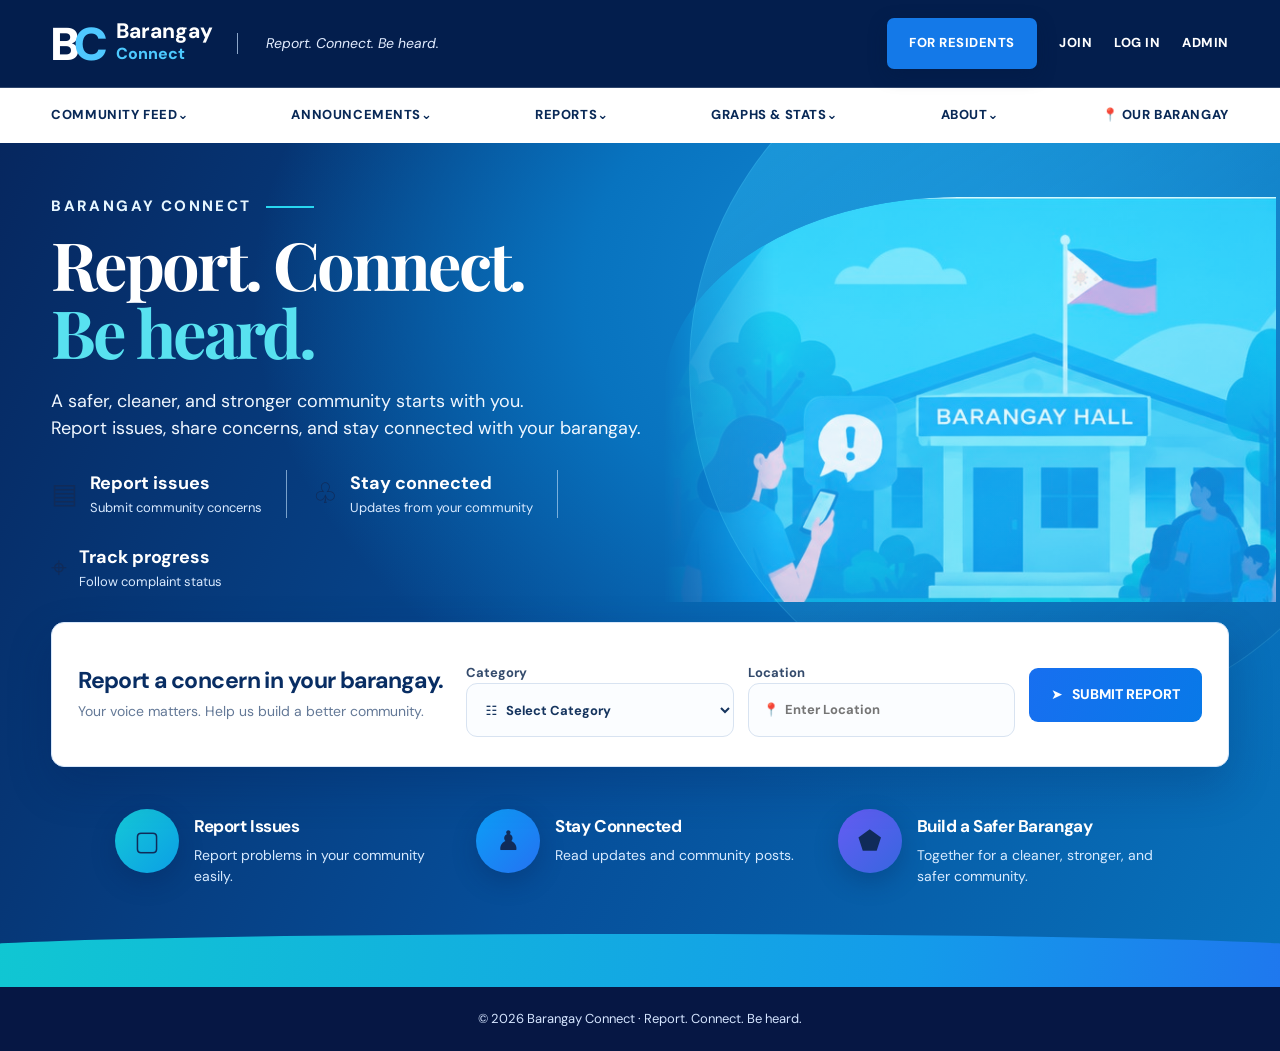
==== frontend/about.html @ f0bce0a6 "Redesign all Barangay Connect pages" ====
<!DOCTYPE html>
<html lang="en">

<head>
    <meta charset="UTF-8">
    <meta name="viewport" content="width=device-width, initial-scale=1.0">

    <title>About Us • Barangay Connect</title>

    <link rel="icon" href="favicon.ico" type="image/x-icon">
    <link rel="stylesheet" href="style.css">
    <link rel="stylesheet" href="bc-redesign.css">
    <link rel="preconnect" href="https://fonts.googleapis.com">
    <link rel="preconnect" href="https://fonts.gstatic.com" crossorigin>
    <link href="https://fonts.googleapis.com/css2?family=DM+Sans:wght@400;500;600;700;800&display=swap" rel="stylesheet">
    <link rel="stylesheet" href="bc-reference-theme.css">
</head>

<body class="app-body">

    <!-- TOP BAR -->
    <header class="topbar">

        <button type="button"
                class="mobile-menu-toggle"
                id="mobileMenuToggle"
                aria-label="Open navigation menu"
                aria-expanded="false"
                aria-controls="mobileSidebar">
            ☰
        </button>

        <a class="top-brand" href="dashboard.html">
            <span>BC</span>
            Barangay Connect
        </a>

        <div class="top-user">

            <div class="clickable-profile">

                <span class="avatar tiny" id="topAvatar">
                    U
                </span>

                <span id="topName">
                    User
                </span>

            </div>

            <button class="icon-btn" id="logoutBtn">
                Logout
            </button>

        </div>

    </header>


    <div class="layout">

        <!-- SIDEBAR -->
        <aside class="sidebar" id="mobileSidebar">

            <div class="profile-mini">

                <span class="avatar large" id="profileAvatar">
                    U
                </span>

                <strong id="profileName">
                    User
                </strong>

                <small id="profileEmail">
                    email
                </small>

            </div>


            <nav>

                <a class="nav-item"
                   href="dashboard.html">
                    ⌂
                    <span>Community Feed</span>
                </a>


                <a class="nav-item"
                   href="announcements.html">
                    📢
                    <span>Announcements</span>
                </a>


                <a href="officials.html"
                   class="nav-link">
                    🏛️
                    <span>Officials</span>
                </a>


                <a class="nav-item active"
                   href="about.html">
                    ℹ️
                    <span>About Us</span>
                </a>


                <a class="nav-item"
                   href="contact.html">
                    📞
                    <span>Contact</span>
                </a>

            </nav>

        </aside>


        <!-- MAIN CONTENT -->
        <main class="feed">

            <section class="welcome">

                <div>

                    <p class="eyebrow">
                        ABOUT BARANGAY CONNECT
                    </p>

                    <h1>
                        About Us
                    </h1>

                    <p class="muted">
                        Learn more about Barangay Connect and
                        our community.
                    </p>

                </div>

            </section>


            <section class="content-card">

                <h2>
                    Barangay Connect
                </h2>

                <p>
                    Barangay Connect is a community platform
                    designed to connect residents with their
                    barangay.
                </p>


                <h2>
                    Our Purpose
                </h2>

                <p>
                    Our platform provides residents with a
                    convenient way to stay informed about
                    barangay announcements, share community
                    concerns, and communicate with others.
                </p>


                <h2>
                    Our Community
                </h2>

                <p>
                    We aim to encourage better communication
                    between residents and barangay officials
                    and help build a more informed and connected
                    community.
                </p>

            </section>

        </main>

    </div>


    <!-- TOAST -->
    <div class="toast" id="toast"></div>


    <script src="config.js"></script>
    <script src="dashboard.js"></script>

    <script>
        document.addEventListener("DOMContentLoaded", () => {
            const toggle = document.getElementById("mobileMenuToggle");
            const sidebar = document.getElementById("mobileSidebar");
            const closeButton = document.getElementById("mobileMenuClose");

            if (!toggle || !sidebar) return;

            function closeMenu() {
                document.body.classList.remove("mobile-menu-open");
                toggle.setAttribute("aria-expanded", "false");
                toggle.setAttribute("aria-label", "Open navigation menu");
            }

            function openMenu() {
                document.body.classList.add("mobile-menu-open");
                toggle.setAttribute("aria-expanded", "true");
                toggle.setAttribute("aria-label", "Close navigation menu");
            }

            toggle.addEventListener("click", () => {
                const isOpen = document.body.classList.contains("mobile-menu-open");
                isOpen ? closeMenu() : openMenu();
            });

            // Make the X button close the sidebar
            if (closeButton) {
                closeButton.addEventListener("click", (event) => {
                    event.preventDefault();
                    closeMenu();
                });
            }

            // Close when a navigation link is selected
            sidebar.querySelectorAll("a").forEach(link => {
                link.addEventListener("click", closeMenu);
            });

            // Close when Escape is pressed
            document.addEventListener("keydown", event => {
                if (event.key === "Escape") closeMenu();
            });
        });
    </script>

</body>

</html>
---- frontend/style.css ----
/* =========================================================
   BARANGAY CONNECT
   PROFESSIONAL CIVIC DESIGN
   Navy � Teal � Emerald
   ========================================================= */

:root {
    --primary: #111111;
    --primary-dark: #000000;
    --primary-light: #f3f3f3;
    --primary-soft: #f7f7f7;
    --navy: #0a0a0a;
    --navy-light: #1a1a1a;
    --navy-soft: #2b2b2b;
    --success: #166534;
    --warning: #92400e;
    --danger: #b91c1c;
    --bg: #f4f4f5;
    --card: #ffffff;
    --ink: #111111;
    --text: #333333;
    --muted: #737373;
    --line: #e4e4e7;
    --soft: #fafafa;
    --radius: 14px;
    --radius-small: 9px;
    --sidebar-width: 240px;
    --topbar-height: 68px;
    --shadow-sm: 0 2px 8px rgba(0, 0, 0, 0.06);
    --shadow-md: 0 8px 24px rgba(0, 0, 0, 0.08);
    --shadow-lg: 0 18px 45px rgba(0, 0, 0, 0.12);
}


/* =========================================================
   RESET
   ========================================================= */

* {
    box-sizing: border-box;
}

html {
    scroll-behavior: smooth;
}

body {
    margin: 0;
    min-height: 100vh;
    background: #181818;
    color: var(--ink);
    font-family: Inter, "Segoe UI", Roboto, Arial, sans-serif;
    font-size: 14px;
    line-height: 1.55;
}

button,
input,
textarea,
select {
    font: inherit;
}

button {
    cursor: pointer;
}

img {
    max-width: 100%;
    display: block;
}

a {
    color: inherit;
    text-decoration: none;
}

.hidden {
    display: none !important;
}

.muted {
    color: var(--muted);
}


/* =========================================================
   GENERAL
   ========================================================= */

.eyebrow {
    margin: 0 0 9px;
    color: var(--primary);
    font-size: 11px;
    font-weight: 800;
    letter-spacing: .14em;
    text-transform: uppercase;
}

.card {
    background: #242424;
    border: 1px solid #353535;
    border-radius: var(--radius);
    box-shadow: var(--shadow-sm);
}


/* =========================================================
   AUTH / LANDING
   ========================================================= */

.auth-page {
    min-height: 100vh;
    display: grid;
    place-items: center;
    padding: 30px;
    background: radial-gradient( circle at 10% 15%, rgba(20, 184, 166, .10), transparent 30% ), radial-gradient( circle at 90% 85%, rgba(15, 118, 110, .08), transparent 30% ), #f3f6f8;
}

.auth-shell {
    width: min(1080px, 100%);
    display: grid;
    grid-template-columns: 1.05fr .95fr;
    overflow: hidden;
    background: #fff;
    border: 1px solid var(--line);
    border-radius: 24px;
    box-shadow: 0 25px 70px rgba(15, 23, 42, .12);
}

.brand-panel {
    padding: 65px 60px;
    color: white;
    background: radial-gradient( circle at 90% 10%, rgba(45, 212, 191, .18), transparent 30% ), linear-gradient( 145deg, #0f172a, #123d43 55%, #0f766e );
}

.brand-mark,
.top-brand span {
    width: 42px;
    height: 42px;
    display: inline-grid;
    place-items: center;
    border-radius: 11px;
    background: rgba(255,255,255,.12);
    border: 1px solid rgba(255,255,255,.15);
    font-weight: 900;
}

.brand-panel .eyebrow {
    margin-top: 60px;
    color: #99f6e4;
}

.brand-panel h1 {
    margin: 0 0 22px;
    font-size: clamp(40px, 5vw, 62px);
    line-height: 1.02;
    letter-spacing: -.045em;
}

.brand-copy {
    max-width: 450px;
    color: #dbe7e8;
    font-size: 15px;
    line-height: 1.75;
}

.brand-points {
    display: grid;
    gap: 12px;
    margin-top: 32px;
    color: white;
    font-weight: 600;
}

    .brand-points div {
        display: flex;
        align-items: center;
        gap: 9px;
    }

.auth-card {
    padding: 55px;
    display: flex;
    flex-direction: column;
    justify-content: center;
}

    .auth-card h2 {
        margin: 15px 0 6px;
        font-size: 30px;
        line-height: 1.2;
        letter-spacing: -.03em;
    }

.tabs {
    display: flex;
    margin-bottom: 25px;
    border-bottom: 1px solid var(--line);
}

.tab {
    padding: 12px 18px;
    border: 0;
    border-bottom: 2px solid transparent;
    background: transparent;
    color: var(--muted);
    font-weight: 800;
}

    .tab:hover {
        color: var(--primary);
    }

    .tab.active {
        color: var(--primary);
        border-bottom-color: var(--primary);
    }


/* =========================================================
   FORMS
   ========================================================= */

label {
    display: block;
    margin: 18px 0 7px;
    color: var(--text);
    font-size: 13px;
    font-weight: 700;
}

input,
textarea,
select {
    width: 100%;
    border: 1px solid var(--line);
    border-radius: 10px;
    outline: none;
    background: #fbfcfd;
    color: var(--ink);
    transition: border-color .2s ease, box-shadow .2s ease, background .2s ease;
}

input,
select {
    min-height: 42px;
    padding: 10px 13px;
}

textarea {
    min-height: 130px;
    padding: 13px 14px;
    resize: vertical;
}

    input:focus,
    textarea:focus,
    select:focus {
        border-color: #5eead4;
        background: white;
        box-shadow: 0 0 0 4px rgba(13, 148, 136, .09);
    }

.form-message {
    min-height: 18px;
    margin: 10px 0 0;
    font-size: 13px;
    font-weight: 600;
}

    .form-message.error {
        color: var(--danger);
    }

    .form-message.success {
        color: var(--success);
    }


/* =========================================================
   BUTTONS
   ========================================================= */

.primary-btn,
.secondary-btn,
.danger-btn,
.icon-btn {
    border-radius: 9px;
    font-weight: 700;
    transition: transform .15s ease, box-shadow .15s ease, background .15s ease, border-color .15s ease;
}

.primary-btn {
    min-height: 42px;
    padding: 10px 17px;
    border: 0;
    background: linear-gradient( 135deg, #0f766e, #0d9488 );
    color: white;
    box-shadow: 0 5px 14px rgba(15, 118, 110, .18);
}

    .primary-btn:hover {
        background: var(--primary-dark);
        transform: translateY(-1px);
        box-shadow: 0 8px 18px rgba(15, 118, 110, .22);
    }

    .primary-btn.small {
        min-height: 36px;
        padding: 8px 13px;
    }

.auth-card .primary-btn {
    width: 100%;
    margin-top: 24px;
}

.secondary-btn {
    min-height: 40px;
    padding: 9px 15px;
    border: 1px solid var(--line);
    background: white;
    color: var(--text);
}

    .secondary-btn:hover {
        background: var(--primary-soft);
        border-color: #99f6e4;
        color: var(--primary);
    }

.danger-btn {
    min-height: 40px;
    padding: 9px 15px;
    border: 1px solid #fecaca;
    background: var(--danger-light);
    color: var(--danger);
}

    .danger-btn:hover {
        background: #fee2e2;
    }

.icon-btn {
    padding: 8px 11px;
    border: 1px solid transparent;
    background: #f1f5f9;
    color: var(--text);
}

    .icon-btn:hover {
        background: #e2e8f0;
    }

.admin-link {
    margin-top: 24px;
    text-align: center;
    color: var(--primary);
    font-size: 13px;
    font-weight: 700;
}

    .admin-link:hover {
        text-decoration: underline;
    }

.admin-badge {
    display: inline-flex;
    align-items: center;
    align-self: flex-start;
    padding: 7px 10px;
    border-radius: 7px;
    background: #f1f5f9;
    color: var(--muted);
    font-size: 10px;
    font-weight: 900;
    letter-spacing: .12em;
}


/* =========================================================
   APP BODY
   ========================================================= */

.app-body {
    min-height: 100vh;
    background: #181818;
}


/* =========================================================
   TOPBAR
   ========================================================= */

.topbar {
    position: sticky;
    top: 0;
    z-index: 1000;
    width: 100%;
    min-height: var(--topbar-height);
    display: flex;
    align-items: center;
    gap: 22px;
    padding: 0 30px;
    background: rgba(255,255,255,.97);
    border-bottom: 1px solid var(--line);
    box-shadow: 0 1px 8px rgba(15,23,42,.04);
    backdrop-filter: blur(14px);
}

.top-brand {
    display: flex;
    align-items: center;
    gap: 10px;
    flex-shrink: 0;
    color: var(--ink);
    font-size: 16px;
    font-weight: 800;
    letter-spacing: -.02em;
}

    .top-brand span {
        width: 38px;
        height: 38px;
        background: linear-gradient( 135deg, #0f172a, #0f766e );
        box-shadow: 0 5px 12px rgba(15,118,110,.20);
    }

.top-search {
    flex: 1;
    width: 100%;
    max-width: 480px;
    height: 42px;
    margin-left: 5px;
    display: flex;
    align-items: center;
    border: 1px solid transparent;
    border-radius: 10px;
    background: #f1f5f7;
    transition: .2s ease;
}

    .top-search:focus-within {
        background: white;
        border-color: #99f6e4;
        box-shadow: 0 0 0 4px rgba(13,148,136,.06);
    }

    .top-search input {
        width: 100%;
        height: 40px;
        border: 0;
        background: transparent;
        box-shadow: none;
    }

        .top-search input:focus {
            box-shadow: none;
        }

.top-user {
    margin-left: auto;
    display: flex;
    align-items: center;
    gap: 11px;
    flex-shrink: 0;
}

.top-user-info {
    display: flex;
    flex-direction: column;
}

    .top-user-info strong {
        font-size: 13px;
    }

    .top-user-info span {
        color: var(--muted);
        font-size: 11px;
    }

.top-user .avatar {
    border: 2px solid #d9f5f0;
    box-shadow: 0 2px 6px rgba(0,0,0,.06);
}

.logout-btn {
    min-height: 38px;
    padding: 8px 13px;
    border: 1px solid var(--line);
    border-radius: 9px;
    background: white;
    color: var(--text);
    font-weight: 600;
    transition: .2s ease;
}

    .logout-btn:hover {
        background: #f8fafc;
        border-color: #cbd5e1;
        color: var(--navy);
    }


/* =========================================================
   AVATARS
   ========================================================= */

.avatar {
    width: 38px;
    height: 38px;
    flex: 0 0 38px;
    display: inline-grid;
    place-items: center;
    overflow: hidden;
    border-radius: 50%;
    background: #dff7f3;
    color: var(--primary);
    font-weight: 900;
}

    .avatar img {
        width: 100%;
        height: 100%;
        object-fit: cover;
    }

    .avatar.large {
        width: 54px;
        height: 54px;
        flex-basis: 54px;
        font-size: 18px;
    }

    .avatar.tiny {
        width: 30px;
        height: 30px;
        flex-basis: 30px;
        font-size: 10px;
    }

.admin-avatar {
    background: #e2e8f0;
    color: var(--navy);
}


/* =========================================================
   MAIN LAYOUT
   ========================================================= */

.layout {
    width: min(1380px, 100%);
    min-height: calc(100vh - var(--topbar-height));
    margin: 0 auto;
    display: grid;
    grid-template-columns: var(--sidebar-width) minmax(0, 1fr);
    gap: 30px;
    padding: 28px 30px 70px;
}

.main-content {
    min-width: 0;
    width: 100%;
    background: #181818;
}


/* =========================================================
   SIDEBAR
   ========================================================= */

.sidebar {
    position: sticky;
    top: 94px;
    align-self: start;
    width: 100%;
    padding: 9px;
    background: white;
    border: 1px solid var(--line);
    border-radius: 15px;
    box-shadow: var(--shadow-sm);
}

.profile-mini {
    padding: 20px 16px;
    border-radius: 13px;
    text-align: center;
    background: linear-gradient( 180deg, #f0fdfa, #ffffff );
}

    .profile-mini .avatar {
        width: 62px;
        height: 62px;
        margin: 0 auto 10px;
        font-size: 20px;
        border: 4px solid #e0f2f1;
    }

    .profile-mini strong {
        display: block;
        font-size: 15px;
    }

.sidebar-title {
    padding: 15px 12px 8px;
    color: var(--muted);
    font-size: 10px;
    font-weight: 800;
    letter-spacing: .12em;
    text-transform: uppercase;
}

.sidebar nav,
.nav-list {
    display: flex;
    flex-direction: column;
    gap: 5px;
    margin-top: 8px;
}

.nav-item,
.sidebar-item {
    width: 100%;
    min-height: 44px;
    display: flex;
    align-items: center;
    gap: 10px;
    padding: 11px 13px;
    border: 0;
    border-radius: 9px;
    background: transparent;
    color: var(--text);
    font-size: 14px;
    font-weight: 600;
    text-align: left;
    transition: background .2s ease, color .2s ease, transform .2s ease;
}

    .nav-item:hover,
    .sidebar-item:hover {
        background: #f0fdfa;
        color: var(--primary);
        transform: translateX(2px);
    }

    .nav-item.active,
    .sidebar-item.active {
        background: linear-gradient( 90deg, #e6fffa, #f0fdfa );
        color: var(--primary);
        box-shadow: inset 3px 0 0 var(--primary);
        font-weight: 700;
    }

.nav-icon {
    width: 20px;
    flex-shrink: 0;
    text-align: center;
}


/* =========================================================
   PAGE HEADINGS
   ========================================================= */

.welcome {
    padding: 5px 0 25px;
}

    .welcome h1,
    .dashboard-heading h1 {
        margin: 0 0 7px;
        color: #111827;
        font-size: 32px;
        font-weight: 800;
        line-height: 1.2;
        letter-spacing: -.04em;
    }

    .welcome .muted,
    .dashboard-heading .muted {
        font-size: 14px;
    }

.page-header,
.report-header {
    display: flex;
    align-items: flex-start;
    justify-content: space-between;
    gap: 20px;
    margin-bottom: 25px;
}

    .page-header h1,
    .page-header h2,
    .report-header h1 {
        margin: 0 0 6px;
        color: var(--ink);
        font-size: 30px;
        line-height: 1.2;
        letter-spacing: -.035em;
    }

    .page-header p,
    .report-header p {
        margin: 0;
        color: var(--muted);
    }

.dashboard-heading {
    padding: 8px 0 25px;
}


/* =========================================================
   COMPOSER
   ========================================================= */

.composer {
    padding: 22px;
    margin-bottom: 20px;
    background: white;
    border: 1px solid var(--line);
    border-radius: 16px;
    box-shadow: var(--shadow-sm);
    transition: .2s ease;
}

    .composer:focus-within {
        border-color: #99f6e4;
        box-shadow: 0 8px 25px rgba(15,118,110,.07);
    }

.composer-head {
    display: flex;
    align-items: center;
    gap: 12px;
}

    .composer-head .avatar {
        width: 42px;
        height: 42px;
    }

.composer textarea {
    min-height: 105px;
    margin-top: 16px;
    background: #f8fafc;
    border-color: #e6eaf0;
    border-radius: 12px;
}

    .composer textarea:focus {
        background: white;
    }

.composer-actions {
    display: flex;
    justify-content: flex-end;
    align-items: center;
    gap: 10px;
    margin-top: 14px;
}


/* =========================================================
   POSTS / COMMUNITY FEED
   ========================================================= */

.feed {
    display: flex;
    flex-direction: column;
    gap: 16px;
}

.post,
.post-card,
.feed-card,
.admin-post {
    padding: 21px;
    margin-bottom: 17px;
    background: white;
    border: 1px solid var(--line);
    border-radius: 16px;
    box-shadow: var(--shadow-sm);
    transition: transform .2s ease, box-shadow .2s ease;
}

    .post:hover,
    .post-card:hover,
    .feed-card:hover {
        transform: translateY(-1px);
        box-shadow: var(--shadow-md);
    }

.post-head,
.post-header {
    display: flex;
    align-items: center;
    gap: 11px;
    margin-bottom: 13px;
}

    .post-head .avatar {
        width: 42px;
        height: 42px;
    }

.post-author {
    min-width: 0;
}

    .post-author strong {
        display: block;
        color: var(--ink);
        font-size: 14px;
    }

    .post-author small,
    .post-date {
        color: var(--muted);
        font-size: 11px;
    }

.more-btn {
    width: 34px;
    height: 34px;
    margin-left: auto;
    border: 0;
    border-radius: 8px;
    background: transparent;
    color: var(--muted);
    transition: .2s ease;
}

    .more-btn:hover {
        background: #f1f5f9;
        color: var(--ink);
    }

.post-content {
    margin: 16px 0;
    color: #303847;
    font-size: 15px;
    line-height: 1.75;
    white-space: pre-wrap;
    overflow-wrap: anywhere;
}

.post-meta {
    padding-bottom: 13px;
    color: #8a94a5;
    font-size: 12px;
}

.post-actions {
    display: flex;
    flex-wrap: wrap;
    gap: 7px;
    padding-top: 13px;
    border-top: 1px solid var(--line);
}

.post-action {
    min-height: 34px;
    padding: 7px 11px;
    border: 0;
    border-radius: 8px;
    background: transparent;
    color: var(--text);
    font-weight: 600;
    transition: .2s ease;
}

    .post-action:hover {
        background: #e6fffa;
        color: var(--primary);
    }


/* =========================================================
   POST IMAGES
   ========================================================= */

.post-image-container,
.admin-post-image,
.profile-post-image {
    margin-top: 15px;
    overflow: hidden;
    border-radius: 12px;
    background: #f3f4f6;
}

    .post-image,
    .post-image-container img,
    .admin-post-image img,
    .profile-post-image img {
        display: block;
        width: 100%;
        max-height: 550px;
        object-fit: cover;
        transition: transform .25s ease;
    }

    .post-image-container:hover .post-image {
        transform: scale(1.01);
    }


/* =========================================================
   COMMENTS
   ========================================================= */

.comments {
    display: flex;
    flex-direction: column;
    gap: 10px;
    padding-top: 14px;
}

.comment {
    display: flex;
    gap: 9px;
    margin: 8px 0;
}

.comment-body {
    min-width: 0;
    padding: 9px 13px;
    border-radius: 13px;
    background: #f1f5f7;
}

    .comment-body strong {
        color: #263044;
        font-size: 12px;
    }

    .comment-body p {
        margin: 2px 0 0;
        color: #3f4858;
        font-size: 13px;
        overflow-wrap: anywhere;
    }

.comment-author {
    color: var(--ink);
    font-size: 12px;
    font-weight: 700;
}

.comment-content {
    margin: 3px 0 0;
    color: var(--text);
    font-size: 13px;
}

.comment-form {
    display: flex;
    gap: 8px;
    margin-top: 15px;
}

    .comment-form input {
        background: #f7f8fa;
        border-radius: 20px;
        padding: 10px 14px;
    }

        .comment-form input:focus {
            background: white;
        }

    .comment-form button {
        flex-shrink: 0;
        padding: 8px 13px;
        border: 0;
        border-radius: 9px;
        background: #e6fffa;
        color: var(--primary);
        font-weight: 700;
    }


/* =========================================================
   STATISTICS
   ========================================================= */

.stats-grid,
.admin-grid,
.dashboard-grid,
.report-stats {
    display: grid;
    gap: 17px;
}

.stats-grid {
    grid-template-columns: repeat(3, minmax(0, 1fr));
    margin-bottom: 24px;
}

.admin-grid,
.dashboard-grid {
    grid-template-columns: repeat(4, minmax(0, 1fr));
}

.stat,
.stat-card,
.report-stat-card {
    position: relative;
    min-width: 0;
    padding: 21px;
    overflow: hidden;
    background: white;
    border: 1px solid var(--line);
    border-radius: 15px;
    box-shadow: var(--shadow-sm);
    transition: .2s ease;
}

    .stat:hover,
    .stat-card:hover,
    .report-stat-card:hover {
        transform: translateY(-2px);
        box-shadow: var(--shadow-md);
    }

    .stat::after {
        content: "";
        position: absolute;
        width: 90px;
        height: 90px;
        right: -25px;
        bottom: -30px;
        border-radius: 50%;
        background: #e6fffa;
    }

    .stat span,
    .stat-label,
    .report-stat-label {
        position: relative;
        z-index: 1;
        display: block;
        margin-bottom: 7px;
        color: var(--muted);
        font-size: 11px;
        font-weight: 700;
        letter-spacing: .04em;
        text-transform: uppercase;
    }

    .stat strong,
    .stat-value,
    .report-stat-value {
        position: relative;
        z-index: 1;
        display: block;
        color: var(--ink);
        font-size: 30px;
        font-weight: 800;
        line-height: 1.1;
    }


/* =========================================================
   ADMIN DASHBOARD
   ========================================================= */

.admin-main {
    width: 100%;
    max-width: 1180px;
    margin: 0 auto;
}

.admin-table-card {
    padding: 24px;
    background: white;
    border: 1px solid var(--line);
    border-radius: 17px;
    box-shadow: var(--shadow-sm);
}

.table-head {
    padding-bottom: 18px;
    border-bottom: 1px solid var(--line);
}

    .table-head h2 {
        margin: 0;
        font-size: 19px;
        letter-spacing: -.02em;
    }

    .table-head p {
        margin: 5px 0 0;
        color: var(--muted);
    }

.admin-post-list {
    display: flex;
    flex-direction: column;
    gap: 14px;
    padding-top: 14px;
}

.admin-row {
    display: flex;
    align-items: flex-start;
    gap: 22px;
    padding: 20px;
    background: white;
    border: 1px solid var(--line);
    border-radius: 13px;
    transition: border-color .2s ease, box-shadow .2s ease;
}

    .admin-row:hover {
        border-color: #cbd5e1;
        box-shadow: 0 5px 18px rgba(15,23,42,.05);
    }

    .admin-row:last-child {
        border-bottom: 1px solid var(--line);
    }

.admin-row-main {
    min-width: 0;
    width: 100%;
    flex: 1;
}

.admin-post-top {
    display: flex;
    align-items: center;
    gap: 10px;
    margin-bottom: 12px;
}

    .admin-post-top strong {
        font-size: 15px;
        color: #1e293b;
    }

    .admin-post-top span {
        font-size: 12px;
        color: var(--muted);
    }

.admin-row-main > p {
    margin: 0 0 16px;
    color: #334155;
    font-size: 14px;
    line-height: 1.65;
    overflow-wrap: anywhere;
}

.admin-row-meta {
    margin-top: 14px;
    font-size: 12px;
    color: var(--muted);
}

.row-actions {
    display: flex;
    gap: 7px;
    flex-shrink: 0;
}

    .row-actions button {
        border-radius: 8px;
    }


/* =========================================================
   COMPLAINT DETAILS
   ========================================================= */

.complaint-details {
    margin: 16px 0;
    padding: 16px;
    display: grid;
    grid-template-columns: repeat(2, minmax(0, 1fr));
    gap: 14px 18px;
    background: #f8fafc;
    border: 1px solid #e2e8f0;
    border-radius: 11px;
}

.complaint-detail {
    min-width: 0;
    display: flex;
    flex-direction: column;
    gap: 4px;
}

.detail-label {
    font-size: 10px;
    font-weight: 800;
    text-transform: uppercase;
    letter-spacing: .06em;
    color: #64748b;
}

.complaint-detail strong {
    font-size: 14px;
    font-weight: 600;
    color: #1e293b;
    word-break: break-word;
}


/* =========================================================
   STATUS
   ========================================================= */

.status-badge {
    width: fit-content;
    display: inline-flex;
    align-items: center;
    justify-content: center;
    padding: 5px 10px;
    border-radius: 999px;
    font-size: 11px;
    font-weight: 750;
}

    .status-badge.pending {
        background: #fff7ed;
        color: #c2410c;
    }

    .status-badge.in-progress,
    .status-badge.progress {
        background: #ecfeff;
        color: #0e7490;
    }

    .status-badge.resolved {
        background: #f0fdf4;
        color: #15803d;
    }


/* =========================================================
   ADMIN COMMENTS
   ========================================================= */

.admin-comments {
    margin-top: 12px;
    display: flex;
    flex-direction: column;
    gap: 8px;
}

.admin-comment {
    display: flex;
    justify-content: space-between;
    align-items: center;
    gap: 12px;
    padding: 9px 12px;
    background: #f8fafc;
    border: 1px solid #edf0f4;
    border-radius: 8px;
    font-size: 13px;
}

    .admin-comment button {
        border: 0;
        background: transparent;
        color: var(--danger);
        cursor: pointer;
        font-size: 12px;
        font-weight: 600;
    }

.admin-comment-form {
    display: flex;
    gap: 8px;
    margin-top: 12px;
}

    .admin-comment-form input {
        flex: 1;
        min-width: 0;
        padding: 10px 12px;
        border: 1px solid #dbe2ea;
        border-radius: 8px;
        outline: none;
    }

        .admin-comment-form input:focus {
            border-color: #5eead4;
        }

    .admin-comment-form button {
        padding: 10px 16px;
        border: 0;
        border-radius: 8px;
        background: var(--primary);
        color: white;
        cursor: pointer;
        font-weight: 600;
    }


/* =========================================================
   ANNOUNCEMENTS
   ========================================================= */

.app-body .announcement-search {
    margin-bottom: 24px !important;
}

.announcement-list,
.portal-list {
    display: flex;
    flex-direction: column;
    gap: 16px;
}

.announcement-card,
.portal-card {
    padding: 21px;
    background: white;
    border: 1px solid var(--line);
    border-radius: 15px;
    box-shadow: var(--shadow-sm);
    transition: .2s ease;
}

    .announcement-card:hover,
    .portal-card:hover {
        transform: translateY(-1px);
        box-shadow: var(--shadow-md);
    }

.announcement-card {
    position: relative;
    border-left: 4px solid var(--primary);
    background: linear-gradient( 135deg, #ffffff, #f0fdfa );
}

    .announcement-card h3,
    .portal-card h3 {
        margin: 0 0 7px;
        color: var(--ink);
        font-size: 17px;
    }

    .announcement-card p,
    .portal-card p {
        margin: 0;
        color: var(--text);
    }

.announcement-meta {
    margin-top: 12px;
    color: var(--muted);
    font-size: 12px;
}

.announcement-label {
    display: inline-flex;
    padding: 5px 10px;
    border-radius: 999px;
    background: #ccfbf1;
    color: #0f766e;
    font-size: 11px;
    font-weight: 700;
}

.announcement-actions {
    display: flex;
    flex-wrap: wrap;
    gap: 8px;
    margin-top: 16px;
}


/* =========================================================
   REPORTS
   ========================================================= */

.reports-main {
    width: 100%;
    max-width: 1250px;
    margin: 0 auto;
    padding: 10px 0 50px;
}

.report-header {
    display: flex;
    align-items: flex-end;
    justify-content: space-between;
    gap: 25px;
    margin-bottom: 28px;
}

    .report-header h1 {
        margin: 0;
        color: var(--ink);
        font-size: 32px;
        font-weight: 800;
        letter-spacing: -.035em;
    }

    .report-header p {
        margin: 7px 0 0;
        color: var(--muted);
        font-size: 14px;
    }

.page-label {
    margin-bottom: 7px;
    color: var(--primary);
    font-size: 11px;
    font-weight: 800;
    letter-spacing: .13em;
}


/* =========================================================
   REPORT FILTER
   ========================================================= */

.report-filter {
    min-width: 120px;
}

    .report-filter label {
        display: block;
        margin: 0 0 6px;
        color: var(--muted);
        font-size: 12px;
        font-weight: 700;
    }

    .report-filter select {
        width: 120px;
        height: 40px;
        padding: 0 12px;
        border: 1px solid var(--line);
        border-radius: 9px;
        background: white;
        color: var(--ink);
        outline: none;
        cursor: pointer;
    }

        .report-filter select:focus {
            border-color: #5eead4;
            box-shadow: 0 0 0 3px rgba(13,148,136,.08);
        }


/* =========================================================
   REPORT STATISTICS
   ========================================================= */

.report-stats {
    display: grid;
    grid-template-columns: repeat(4, minmax(0, 1fr));
    gap: 17px;
    margin-bottom: 20px;
}

.report-stat-card {
    position: relative;
    display: flex;
    align-items: center;
    gap: 15px;
    min-height: 115px;
    padding: 20px;
    overflow: hidden;
    background: white;
    border: 1px solid var(--line);
    border-radius: 15px;
    box-shadow: var(--shadow-sm);
}

    .report-stat-card::before {
        content: "";
        position: absolute;
        left: 0;
        top: 0;
        bottom: 0;
        width: 4px;
        background: var(--primary);
    }

    .report-stat-card.pending::before {
        background: var(--warning);
    }

    .report-stat-card.progress::before {
        background: #0891b2;
    }

    .report-stat-card.resolved::before {
        background: var(--success);
    }

.report-stat-icon {
    width: 48px;
    height: 48px;
    flex: 0 0 48px;
    display: grid;
    place-items: center;
    border-radius: 12px;
    background: #ccfbf1;
    font-size: 20px;
}

.report-stat-card.pending .report-stat-icon {
    background: #fef3c7;
}

.report-stat-card.progress .report-stat-icon {
    background: #cffafe;
}

.report-stat-card.resolved .report-stat-icon {
    background: #dcfce7;
}

.report-stat-card span {
    display: block;
    margin-bottom: 5px;
    color: var(--muted);
    font-size: 12px;
    font-weight: 600;
}

.report-stat-card strong {
    display: block;
    color: var(--ink);
    font-size: 28px;
    font-weight: 800;
    line-height: 1;
}


/* =========================================================
   CHARTS
   ========================================================= */

.charts-grid {
    display: grid;
    grid-template-columns: minmax(0, 1.45fr) minmax(300px, 1fr);
    gap: 18px;
    margin-bottom: 18px;
}

.chart-card {
    min-width: 0;
    padding: 22px;
    background: white;
    border: 1px solid var(--line);
    border-radius: 15px;
    box-shadow: var(--shadow-sm);
}

.chart-large {
    min-height: 405px;
}

.chart-card-header {
    display: flex;
    align-items: flex-start;
    justify-content: space-between;
    gap: 15px;
    margin-bottom: 18px;
}

    .chart-card-header h2 {
        margin: 0;
        color: var(--ink);
        font-size: 16px;
        font-weight: 750;
    }

    .chart-card-header p {
        margin: 5px 0 0;
        color: var(--muted);
        font-size: 12px;
    }

.chart-container {
    position: relative;
    width: 100%;
    height: 300px;
}

.chart-large .chart-container {
    height: 320px;
}

.pie-container {
    height: 290px;
}

.chart-container canvas {
    max-width: 100%;
}


/* =========================================================
   REPORT SUMMARY
   ========================================================= */

.report-summary {
    overflow: hidden;
    margin-top: 18px;
    background: white;
    border: 1px solid var(--line);
    border-radius: 15px;
    box-shadow: var(--shadow-sm);
}

.summary-header {
    padding: 21px 23px;
    border-bottom: 1px solid #e8edf3;
}

    .summary-header h2 {
        margin: 0;
        color: var(--ink);
        font-size: 17px;
        font-weight: 750;
    }

    .summary-header p {
        margin: 5px 0 0;
        color: var(--muted);
        font-size: 12px;
    }

.summary-row {
    display: grid;
    grid-template-columns: minmax(0, 1fr) 110px 150px;
    align-items: center;
    min-height: 58px;
    padding: 12px 23px;
    border-bottom: 1px solid #edf0f4;
    color: #475569;
    font-size: 13px;
}

    .summary-row:last-child {
        border-bottom: none;
    }

.summary-heading {
    min-height: 45px;
    background: #f8fafc;
    color: var(--muted);
    font-size: 11px;
    font-weight: 800;
    text-transform: uppercase;
    letter-spacing: .04em;
}

.summary-row strong {
    color: var(--ink);
    font-size: 14px;
}


/* =========================================================
   PROFILE
   ========================================================= */

.clickable-profile {
    cursor: pointer;
    transition: opacity .2s ease;
}

    .clickable-profile:hover {
        opacity: .75;
    }

.profile-modal {
    position: fixed;
    inset: 0;
    z-index: 2000;
    display: none;
    align-items: center;
    justify-content: center;
    padding: 20px;
    background: rgba(15,23,42,.52);
}

    .profile-modal.show,
    .profile-modal.active {
        display: flex;
    }

.profile-modal-content {
    width: min(680px, 95vw);
    max-height: 85vh;
    overflow-y: auto;
    padding: 30px;
    background: white;
    border: 1px solid var(--line);
    border-radius: 20px;
    box-shadow: var(--shadow-lg);
}

.profile-header {
    display: flex;
    align-items: center;
    gap: 15px;
    padding-bottom: 18px;
    border-bottom: 1px solid var(--line);
}

    .profile-header h2 {
        margin: 0 0 5px;
        font-size: 22px;
    }

    .profile-header p {
        margin: 0;
        color: var(--muted);
    }

.profile-avatar {
    width: 72px;
    height: 72px;
    flex: 0 0 72px;
    display: grid;
    place-items: center;
    overflow: hidden;
    border-radius: 50%;
    background: var(--primary-soft);
    color: var(--primary);
    border: 4px solid #dff7f3;
    font-size: 23px;
    font-weight: 800;
}

    .profile-avatar img {
        width: 100%;
        height: 100%;
        object-fit: cover;
    }

.profile-modal hr {
    border: 0;
    border-top: 1px solid var(--line);
    margin: 20px 0;
}

.profile-post {
    padding: 15px;
    margin-bottom: 12px;
    background: #fafbfc;
    border: 1px solid var(--line);
    border-radius: 12px;
}

    .profile-post:hover {
        background: white;
        box-shadow: var(--shadow-sm);
    }

    .profile-post p {
        margin: 0 0 8px;
        line-height: 1.5;
    }

    .profile-post small {
        color: var(--muted);
    }


/* =========================================================
   IMAGE UPLOAD
   ========================================================= */

.image-upload {
    margin-top: 12px;
    display: flex;
    align-items: center;
    flex-wrap: wrap;
    gap: 10px;
}

.image-upload-btn {
    display: inline-flex;
    align-items: center;
    gap: 8px;
    padding: 9px 14px;
    border: 1px solid #d9dee8;
    border-radius: 9px;
    background: #f7f8fb;
    cursor: pointer;
    font-size: 13px;
    font-weight: 600;
}

    .image-upload-btn:hover {
        background: #eef1f6;
    }

.image-preview-container {
    width: 100%;
    margin-top: 12px;
}

.image-preview {
    display: block;
    width: 100%;
    max-width: 600px;
    max-height: 400px;
    object-fit: cover;
    border: 1px solid var(--line);
    border-radius: 11px;
}

.remove-image-btn {
    margin-top: 8px;
    padding: 7px 12px;
    border: 0;
    border-radius: 8px;
    background: #f0f1f4;
    cursor: pointer;
}


/* =========================================================
   MODALS
   ========================================================= */

.modal {
    position: fixed;
    inset: 0;
    z-index: 2000;
    display: grid;
    place-items: center;
    padding: 20px;
    background: rgba(13,22,38,.50);
}

.modal-card {
    position: relative;
    width: min(520px, 100%);
    padding: 28px;
    background: white;
    border-radius: 18px;
    box-shadow: var(--shadow-lg);
}

    .modal-card h2 {
        margin-top: 0;
    }

.close {
    position: absolute;
    top: 12px;
    right: 16px;
    border: 0;
    background: transparent;
    color: var(--muted);
    font-size: 27px;
}

    .close:hover {
        color: var(--ink);
    }


/* =========================================================
   EMPTY / LOADING
   ========================================================= */

.empty,
.empty-state,
.loading,
.loading-state,
.error-state {
    padding: 45px 20px;
    text-align: center;
    background: white;
    border: 1px dashed var(--line);
    border-radius: 15px;
}

.empty-icon {
    margin-bottom: 10px;
    color: #a7b4c8;
    font-size: 36px;
}

.loading {
    color: var(--muted);
}

.empty-state h3,
.loading-state h3,
.error-state h3 {
    margin: 0 0 6px;
}

.empty-state p,
.loading-state p,
.error-state p {
    margin: 0;
    color: var(--muted);
}

.error-state {
    background: var(--danger-light);
    border-color: #fecaca;
}


/* =========================================================
   TOAST
   ========================================================= */

.toast {
    position: fixed;
    right: 25px;
    bottom: 25px;
    z-index: 3000;
    padding: 13px 18px;
    border-radius: 10px;
    background: var(--navy);
    color: white;
    box-shadow: var(--shadow-lg);
    transform: translateY(20px);
    opacity: 0;
    pointer-events: none;
    transition: .2s ease;
}

    .toast.show {
        transform: translateY(0);
        opacity: 1;
    }


/* =========================================================
   COMPLAINT FORM
   ========================================================= */

.complaint-form-grid {
    display: grid;
    grid-template-columns: repeat(2, minmax(0, 1fr));
    gap: 16px;
    margin-top: 20px;
}

.form-group {
    display: flex;
    flex-direction: column;
    gap: 7px;
}

    .form-group label {
        margin: 0;
        font-size: 13px;
        font-weight: 700;
        color: #344054;
    }

    .form-group input,
    .form-group select,
    .form-group textarea {
        width: 100%;
        box-sizing: border-box;
        border: 1px solid #d0d5dd;
        border-radius: 9px;
        background: #fff;
        padding: 11px 13px;
        font: inherit;
        color: #101828;
        outline: none;
        transition: border-color .2s ease, box-shadow .2s ease;
    }

        .form-group input:focus,
        .form-group select:focus,
        .form-group textarea:focus {
            border-color: var(--primary);
            box-shadow: 0 0 0 3px rgba(13,148,136,.10);
        }

.complaint-description {
    margin-top: 18px;
}

    .complaint-description textarea {
        min-height: 130px;
        resize: vertical;
    }


/* =========================================================
   COMPLAINT STATUS INFO
   ========================================================= */

.complaint-status-info {
    display: flex;
    align-items: center;
    gap: 10px;
    flex-wrap: wrap;
    margin-top: 20px;
    padding: 12px 14px;
    border: 1px solid #e4e7ec;
    border-radius: 9px;
    background: #f8fafc;
}

.status-label {
    font-size: 13px;
    font-weight: 700;
    color: #344054;
}

.complaint-status-info small {
    width: 100%;
    color: #667085;
    font-size: 12px;
}


/* =========================================================
   RESPONSIVE � 1100
   ========================================================= */

@media (max-width: 1100px) {

    .layout {
        grid-template-columns: 210px minmax(0, 1fr);
        gap: 20px;
        padding: 22px;
    }

    .admin-grid,
    .dashboard-grid,
    .report-stats {
        grid-template-columns: repeat(2, minmax(0, 1fr));
    }

    .charts-grid {
        grid-template-columns: 1fr;
    }

    .chart-card.full-width {
        grid-column: auto;
    }
}


/* =========================================================
   RESPONSIVE � 850
   ========================================================= */

@media (max-width: 850px) {

    .topbar {
        min-height: 65px;
        padding: 10px 16px;
        flex-wrap: wrap;
        gap: 10px;
    }

    .top-brand {
        flex: 1;
    }

    .top-search {
        order: 3;
        flex: 1 0 100%;
        max-width: none;
        margin: 0;
    }

    .top-user-info {
        display: none;
    }

    .layout {
        display: block;
        width: 100%;
        padding: 16px 14px 50px;
    }

    .sidebar {
        position: static;
        width: 100%;
        margin-bottom: 16px;
        padding: 8px;
        overflow: hidden;
    }

    .profile-mini,
    .sidebar-title {
        display: none;
    }

    .sidebar nav,
    .nav-list {
        display: flex;
        flex-direction: row;
        overflow-x: auto;
        gap: 6px;
        margin: 0;
        padding-bottom: 2px;
        scrollbar-width: none;
    }

        .sidebar nav::-webkit-scrollbar,
        .nav-list::-webkit-scrollbar {
            display: none;
        }

    .nav-item,
    .sidebar-item {
        width: auto;
        flex: 0 0 auto;
        white-space: nowrap;
    }


    .page-header,
    .report-header {
        flex-direction: column;
    }

    .reports-main,
    .admin-main {
        max-width: none;
    }

    .stats-grid,
    .admin-grid,
    .dashboard-grid,
    .report-stats {
        grid-template-columns: repeat(2, minmax(0, 1fr));
    }

    .auth-shell {
        grid-template-columns: 1fr;
    }

    .brand-panel {
        padding: 45px 35px;
    }

        .brand-panel .eyebrow {
            margin-top: 35px;
        }

    .auth-card {
        padding: 40px 35px;
    }

    .admin-row {
        flex-direction: column;
    }

    .row-actions {
        width: 100%;
    }

        .row-actions button {
            flex: 1;
        }
}


/* =========================================================
   RESPONSIVE � 700
   ========================================================= */

@media (max-width: 700px) {

    .complaint-form-grid {
        grid-template-columns: 1fr;
    }

    .complaint-details {
        grid-template-columns: 1fr;
    }

    .admin-comment-form {
        flex-direction: column;
    }

        .admin-comment-form button {
            width: 100%;
        }

    .report-header {
        align-items: stretch;
    }

    .report-filter {
        width: 100%;
    }

        .report-filter select {
            width: 100%;
        }

    .report-stats {
        grid-template-columns: 1fr;
    }

    .chart-container,
    .chart-large .chart-container,
    .pie-container {
        height: 260px;
    }

    .summary-row {
        grid-template-columns: minmax(0, 1fr) 70px;
        gap: 8px;
        padding: 12px 16px;
    }

        .summary-row span:last-child {
            grid-column: 1 / -1;
            color: var(--muted);
            font-size: 11px;
        }

    .summary-heading {
        display: none;
    }
}


/* =========================================================
   RESPONSIVE � 600
   ========================================================= */

@media (max-width: 600px) {

    body {
        font-size: 13px;
    }

    .topbar {
        padding: 9px 12px;
    }

    .top-brand {
        font-size: 14px;
    }

        .top-brand span {
            width: 35px;
            height: 35px;
        }

    .layout {
        padding: 12px 10px 40px;
    }

    .welcome h1,
    .dashboard-heading h1 {
        font-size: 26px;
    }

    .page-header h1,
    .page-header h2,
    .report-header h1 {
        font-size: 24px;
    }

    .stats-grid,
    .admin-grid,
    .dashboard-grid,
    .report-stats {
        grid-template-columns: 1fr;
    }

    .post,
    .post-card,
    .feed-card,
    .admin-post,
    .composer,
    .announcement-card,
    .portal-card,
    .chart-card,
    .stat,
    .stat-card,
    .report-stat-card {
        padding: 16px;
    }

    .post-content {
        font-size: 14px;
    }

    .composer textarea {
        min-height: 90px;
    }

    .chart-container {
        height: 250px;
    }

    .pie-container {
        height: 240px;
    }

    .profile-modal-content {
        width: 100%;
        max-height: 90vh;
        padding: 20px;
        border-radius: 16px;
    }

    .profile-avatar {
        width: 60px;
        height: 60px;
        flex-basis: 60px;
    }

    .brand-panel {
        padding: 35px 25px;
    }

        .brand-panel h1 {
            font-size: 40px;
        }

    .auth-card {
        padding: 30px 22px;
    }

        .auth-card h2 {
            font-size: 26px;
        }

    .toast {
        left: 15px;
        right: 15px;
        bottom: 15px;
    }
}


/* =========================================================
   RESPONSIVE � 480
   ========================================================= */

@media (max-width: 480px) {

    .logout-btn {
        padding: 7px 9px;
        font-size: 11px;
    }

    .brand-panel h1 {
        font-size: 35px;
    }

    .auth-card {
        padding: 25px 18px;
    }

    .report-stat-card {
        min-height: 95px;
    }

    .report-stat-icon {
        width: 43px;
        height: 43px;
        flex-basis: 43px;
    }

    .report-stat-card strong {
        font-size: 25px;
    }

    .chart-card-header h2 {
        font-size: 15px;
    }

    .chart-container,
    .chart-large .chart-container,
    .pie-container {
        height: 230px;
    }

    .report-stat-value,
    .stat-value {
        font-size: 25px;
    }
}


/* =========================================================
   VERY SMALL PHONES
   ========================================================= */

@media (max-width: 400px) {

    .top-search {
        order: 3;
    }

    .logout-btn {
        padding: 7px 9px;
        font-size: 11px;
    }

    .brand-panel h1 {
        font-size: 35px;
    }

    .auth-card {
        padding: 25px 18px;
    }
}


/* =========================================================
   BARANGAY CONNECT � PROFESSIONAL DASHBOARD COLORS
   Dashboard + Admin Dashboard Enhancement
   ========================================================= */

/* ---------------------------------------------------------
   GLOBAL BACKGROUND
   --------------------------------------------------------- */

.app-body {
    background: radial-gradient( circle at 0% 0%, rgba(20, 184, 166, 0.07), transparent 28% ), #f4f7f9;
}


/* ---------------------------------------------------------
   TOPBAR � PROFESSIONAL
   --------------------------------------------------------- */

.topbar {
    background: rgba(255, 255, 255, 0.96);
    border-bottom: 1px solid #dbe5e8;
    box-shadow: 0 3px 18px rgba(15, 23, 42, 0.06);
}

.top-brand {
    color: #0f172a;
}

    .top-brand span {
        background: linear-gradient( 135deg, #0f172a 0%, #115e59 55%, #0f766e 100% );
        color: white;
        box-shadow: 0 5px 15px rgba(15, 118, 110, 0.22), inset 0 1px 0 rgba(255,255,255,.18);
    }

.top-search {
    background: #f1f5f7;
    border: 1px solid #e3eaed;
}

    .top-search:hover {
        background: #ffffff;
        border-color: #cbd5dc;
    }

    .top-search:focus-within {
        border-color: #2dd4bf;
        box-shadow: 0 0 0 4px rgba(20, 184, 166, 0.09);
    }

.logout-btn {
    background: #ffffff;
    border: 1px solid #d9e2e6;
    color: #334155;
}

    .logout-btn:hover {
        background: #fef2f2;
        border-color: #fecaca;
        color: #dc2626;
    }


/* ---------------------------------------------------------
   RESIDENT SIDEBAR
   --------------------------------------------------------- */

.sidebar {
    background: #ffffff;
    border: 1px solid #dce5e8;
    box-shadow: 0 5px 20px rgba(15, 23, 42, 0.055);
}

.profile-mini {
    background: linear-gradient( 145deg, #ecfdf5 0%, #f0fdfa 55%, #ffffff 100% );
    border: 1px solid #d5f3ed;
}

    .profile-mini strong {
        color: #172033;
    }

    .profile-mini .avatar {
        background: linear-gradient( 135deg, #ccfbf1, #99f6e4 );
        color: #0f766e;
        border-color: #d5f3ed;
    }

.sidebar-title {
    color: #94a3b8;
}

.nav-item,
.sidebar-item {
    color: #ffffff;
}

    .nav-item:hover,
    .sidebar-item:hover {
        background: #f0fdfa;
        color: #0f766e;
    }

    .nav-item.active,
    .sidebar-item.active {
        background: linear-gradient( 90deg, #ccfbf1 0%, #ecfdf5 100% );
        color: #0f766e;
        box-shadow: inset 4px 0 0 #0f766e;
    }


/* ---------------------------------------------------------
   DASHBOARD HEADER
   --------------------------------------------------------- */

.welcome,
.dashboard-heading {
    position: relative;
}

    .welcome h1,
    .dashboard-heading h1 {
        color: #0f172a;
    }

    .welcome .muted,
    .dashboard-heading .muted {
        color: #64748b;
    }


/* ---------------------------------------------------------
   COMPLAINT COMPOSER
   --------------------------------------------------------- */

.composer {
    position: relative;
    overflow: hidden;
    background: #ffffff;
    border: 1px solid #dce7e8;
    box-shadow: 0 6px 24px rgba(15, 23, 42, 0.055);
}

    .composer::before {
        content: "";
        position: absolute;
        left: 0;
        top: 0;
        width: 100%;
        height: 4px;
        background: linear-gradient( 90deg, #0f766e, #14b8a6, #2dd4bf );
    }

.composer-head strong {
    color: #172033;
}

.composer textarea {
    background: #f8fafc;
    border-color: #e2e8f0;
}

    .composer textarea:hover {
        border-color: #cbd5e1;
    }

    .composer textarea:focus {
        border-color: #14b8a6;
        box-shadow: 0 0 0 4px rgba(20,184,166,.08);
    }


/* ---------------------------------------------------------
   COMPLAINT FORM
   --------------------------------------------------------- */

.complaint-form-grid {
    background: #f8fafc;
    padding: 18px;
    border-radius: 12px;
    border: 1px solid #edf2f4;
}

.form-group label {
    color: #334155;
}

.form-group input,
.form-group select,
.form-group textarea {
    background: #ffffff;
    border-color: #d6e0e4;
}

    .form-group input:hover,
    .form-group select:hover,
    .form-group textarea:hover {
        border-color: #b9c9ce;
    }

    .form-group input:focus,
    .form-group select:focus,
    .form-group textarea:focus {
        border-color: #14b8a6;
        box-shadow: 0 0 0 4px rgba(20,184,166,.09);
    }


/* ---------------------------------------------------------
   SUBMIT BUTTON
   --------------------------------------------------------- */

.primary-btn {
    background: linear-gradient( 135deg, #0f766e 0%, #0d9488 50%, #14b8a6 100% );
    box-shadow: 0 6px 15px rgba(15,118,110,.20);
}

    .primary-btn:hover {
        background: linear-gradient( 135deg, #115e59, #0f766e );
    }


/* ---------------------------------------------------------
   FEED CARDS
   --------------------------------------------------------- */

.feed {
    gap: 18px;
}

.post,
.post-card,
.feed-card {
    background: #ffffff;
    border: 1px solid #dfe7ea;
    box-shadow: 0 4px 16px rgba(15, 23, 42, 0.045);
}

    .post:hover,
    .post-card:hover,
    .feed-card:hover {
        border-color: #cbdfe0;
        box-shadow: 0 10px 28px rgba(15, 23, 42, 0.075);
    }

.post-author strong {
    color: #172033;
}

.post-content {
    color: #334155;
}

.post-actions {
    border-top-color: #edf1f3;
}

.post-action:hover {
    background: #ccfbf1;
    color: #0f766e;
}


/* ---------------------------------------------------------
   STATUS COLORS
   --------------------------------------------------------- */

.status-badge.pending {
    background: #fff7ed;
    color: #c2410c;
    border: 1px solid #fed7aa;
}

.status-badge.in-progress,
.status-badge.progress {
    background: #ecfeff;
    color: #0e7490;
    border: 1px solid #a5f3fc;
}

.status-badge.resolved {
    background: #f0fdf4;
    color: #15803d;
    border: 1px solid #bbf7d0;
}


/* ---------------------------------------------------------
   STATUS INFORMATION BOX
   --------------------------------------------------------- */

.complaint-status-info {
    background: linear-gradient( 135deg, #f8fafc, #f0fdfa );
    border-color: #d9ecea;
}

.status-label {
    color: #334155;
}


/* ---------------------------------------------------------
   COMMENTS
   --------------------------------------------------------- */

.comment-body {
    background: #f1f5f7;
    border: 1px solid #e8edef;
}

    .comment-body strong {
        color: #1e293b;
    }

    .comment-body p {
        color: #475569;
    }

.comment-form input {
    background: #f8fafc;
    border-color: #dce4e8;
}

    .comment-form input:focus {
        border-color: #14b8a6;
    }

.comment-form button {
    background: #ccfbf1;
    color: #0f766e;
}

    .comment-form button:hover {
        background: #99f6e4;
    }


/* =========================================================
   ADMIN DASHBOARD
   ========================================================= */

/* Admin gets a slightly darker blue/navy identity */

.admin-dashboard,
.admin-main {
    --admin-primary: #2563eb;
    --admin-primary-dark: #1d4ed8;
    --admin-primary-light: #eff6ff;
    --admin-border: #dbe3ee;
}


/* Admin background */

.app-body:has(.admin-main) {
    background: radial-gradient( circle at 100% 0%, rgba(37, 99, 235, 0.07), transparent 30% ), #f4f7fb;
}


    /* Admin sidebar */

    .app-body:has(.admin-main) .sidebar {
        border-color: #d9e2ef;
        box-shadow: 0 6px 22px rgba(15, 23, 42, 0.065);
    }

    .app-body:has(.admin-main) .profile-mini {
        background: linear-gradient( 145deg, #eff6ff, #f8fafc );
        border-color: #dbeafe;
    }

        .app-body:has(.admin-main) .profile-mini .avatar {
            background: linear-gradient( 135deg, #dbeafe, #bfdbfe );
            color: #1d4ed8;
            border-color: #dbeafe;
        }

    .app-body:has(.admin-main) .nav-item:hover,
    .app-body:has(.admin-main) .sidebar-item:hover {
        background: #eff6ff;
        color: #2563eb;
    }

    .app-body:has(.admin-main) .nav-item.active,
    .app-body:has(.admin-main) .sidebar-item.active {
        background: linear-gradient( 90deg, #dbeafe, #eff6ff );
        color: #1d4ed8;
        box-shadow: inset 4px 0 0 #2563eb;
    }


/* Admin page header */

.admin-main .dashboard-heading {
    padding-bottom: 28px;
}

    .admin-main .dashboard-heading .eyebrow {
        color: #2563eb;
    }

    .admin-main .dashboard-heading h1 {
        color: #0f172a;
    }

    .admin-main .dashboard-heading .muted {
        color: #64748b;
    }


/* Admin stats */

.admin-main .stats-grid {
    gap: 18px;
}

.admin-main .stat {
    position: relative;
    min-height: 125px;
    overflow: hidden;
    border: 1px solid #dce5ef;
    background: #ffffff;
    box-shadow: 0 5px 18px rgba(15, 23, 42, 0.055);
}

    .admin-main .stat::before {
        content: "";
        position: absolute;
        left: 0;
        top: 0;
        bottom: 0;
        width: 5px;
        background: #2563eb;
    }

    .admin-main .stat:nth-child(2)::before {
        background: #0d9488;
    }

    .admin-main .stat:nth-child(3)::before {
        background: #7c3aed;
    }

    .admin-main .stat::after {
        width: 110px;
        height: 110px;
        right: -35px;
        bottom: -40px;
        background: #eff6ff;
    }

    .admin-main .stat:nth-child(2)::after {
        background: #ecfdf5;
    }

    .admin-main .stat:nth-child(3)::after {
        background: #f5f3ff;
    }

    .admin-main .stat span {
        color: #64748b;
    }

    .admin-main .stat strong {
        color: #0f172a;
    }


/* Admin posts container */

.admin-table-card {
    background: #ffffff;
    border: 1px solid #dbe4ed;
    box-shadow: 0 7px 25px rgba(15, 23, 42, 0.055);
}

    .admin-table-card .table-head {
        border-bottom-color: #e5eaf0;
    }

        .admin-table-card .table-head h2 {
            color: #172033;
        }

        .admin-table-card .table-head p {
            color: #64748b;
        }


/* Admin rows */

.admin-row {
    background: #ffffff;
    border: 1px solid #e0e7ef;
    box-shadow: 0 2px 8px rgba(15,23,42,.025);
}

    .admin-row:hover {
        border-color: #bfdbfe;
        box-shadow: 0 7px 20px rgba(37,99,235,.07);
    }

.admin-post-top strong {
    color: #172033;
}

.admin-row-main > p {
    color: #475569;
}


/* Admin complaint details */

.complaint-details {
    background: linear-gradient( 135deg, #f8fafc, #f8fbff );
    border-color: #dce5ef;
}

.complaint-detail strong {
    color: #1e293b;
}


/* Admin status select */

.admin-row select {
    border-color: #d4dde7;
    background: #ffffff;
}

    .admin-row select:focus {
        border-color: #2563eb;
        box-shadow: 0 0 0 3px rgba(37,99,235,.09);
    }


/* Admin buttons */

.admin-main .primary-btn {
    background: linear-gradient( 135deg, #2563eb, #1d4ed8 );
    box-shadow: 0 6px 15px rgba(37,99,235,.20);
}

    .admin-main .primary-btn:hover {
        background: linear-gradient( 135deg, #1d4ed8, #1e40af );
    }

.admin-main .secondary-btn:hover {
    background: #eff6ff;
    border-color: #bfdbfe;
    color: #2563eb;
}


/* Admin comments */

.admin-comment {
    background: #f8fafc;
    border-color: #e5eaf0;
}

.admin-comment-form button {
    background: #2563eb;
}

    .admin-comment-form button:hover {
        background: #1d4ed8;
    }


/* ---------------------------------------------------------
   ANNOUNCEMENTS
   --------------------------------------------------------- */

.announcement-card {
    border-left: 4px solid #0f766e;
    background: linear-gradient( 135deg, #ffffff 0%, #f0fdfa 100% );
}

.announcement-label {
    background: #ccfbf1;
    color: #0f766e;
}


/* ---------------------------------------------------------
   ADMIN ANNOUNCEMENTS
   --------------------------------------------------------- */

.app-body:has(.admin-main) .announcement-card {
    border-left-color: #2563eb;
    background: linear-gradient( 135deg, #ffffff, #eff6ff );
}

.app-body:has(.admin-main) .announcement-label {
    background: #dbeafe;
    color: #1d4ed8;
}


/* ---------------------------------------------------------
   REPORT CARDS
   --------------------------------------------------------- */

.report-stat-card {
    border-color: #dce5ed;
    box-shadow: 0 5px 18px rgba(15,23,42,.05);
}

    .report-stat-card::before {
        width: 5px;
    }

    .report-stat-card.pending::before {
        background: #f59e0b;
    }

    .report-stat-card.progress::before {
        background: #0891b2;
    }

    .report-stat-card.resolved::before {
        background: #16a34a;
    }

.report-stat-icon {
    background: #ccfbf1;
}

.report-stat-card.pending .report-stat-icon {
    background: #fef3c7;
}

.report-stat-card.progress .report-stat-icon {
    background: #cffafe;
}

.report-stat-card.resolved .report-stat-icon {
    background: #dcfce7;
}


/* ---------------------------------------------------------
   CHART CARDS
   --------------------------------------------------------- */

.chart-card {
    background: #ffffff;
    border-color: #dce5ed;
    box-shadow: 0 5px 18px rgba(15,23,42,.05);
}

.chart-card-header h2 {
    color: #172033;
}


/* ---------------------------------------------------------
   MODALS
   --------------------------------------------------------- */

.modal {
    background: rgba(15, 23, 42, .58);
    backdrop-filter: blur(3px);
}

.modal-card {
    border: 1px solid #dce5eb;
    box-shadow: 0 25px 70px rgba(15,23,42,.22);
}


/* ---------------------------------------------------------
   TOAST
   --------------------------------------------------------- */

.toast {
    background: linear-gradient( 135deg, #0f172a, #1e293b );
    border-left: 4px solid #14b8a6;
}


/* ---------------------------------------------------------
   IMAGE UPLOAD
   --------------------------------------------------------- */

.image-upload-btn {
    background: #f8fafc;
    border-color: #d9e2e7;
    color: #475569;
}

    .image-upload-btn:hover {
        background: #f0fdfa;
        border-color: #99f6e4;
        color: #0f766e;
    }


/* ---------------------------------------------------------
   EMPTY / LOADING
   --------------------------------------------------------- */

.empty,
.empty-state,
.loading,
.loading-state {
    background: #ffffff;
    border-color: #dce5e8;
}

.empty-icon {
    color: #94a3b8;
}


/* ---------------------------------------------------------
   ADMIN LOADING / EMPTY
   --------------------------------------------------------- */

.admin-main .empty-state,
.admin-main .loading-state {
    background: #ffffff;
    border-color: #dbe4ed;
}

.admin-main .empty-icon {
    color: #93c5fd;
}


/* =========================================================
   EXTRA VISUAL DETAILS
   ========================================================= */

/* Small colored line under active page */

.nav-item.active::after,
.sidebar-item.active::after {
    content: "";
    margin-left: auto;
    width: 6px;
    height: 6px;
    border-radius: 50%;
    background: currentColor;
}


/* Card transitions */

.card,
.stat,
.stat-card,
.report-stat-card,
.chart-card,
.admin-row,
.announcement-card,
.portal-card,
.post,
.post-card,
.feed-card,
.composer {
    transition: transform .2s ease, box-shadow .2s ease, border-color .2s ease;
}


/* Better selection color */

::selection {
    background: #99f6e4;
    color: #134e4a;
}


/* Scrollbar */

::-webkit-scrollbar {
    width: 8px;
    height: 8px;
}

::-webkit-scrollbar-track {
    background: #f1f5f7;
}

::-webkit-scrollbar-thumb {
    background: #cbd5dc;
    border-radius: 10px;
}

    ::-webkit-scrollbar-thumb:hover {
        background: #94a3b8;
    }


/* =========================================================
   RESPONSIVE COLOR PRESERVATION
   ========================================================= */

@media (max-width: 850px) {

    .sidebar {
        box-shadow: 0 4px 15px rgba(15,23,42,.05);
    }

    .nav-item.active,
    .sidebar-item.active {
        box-shadow: inset 0 -3px 0 currentColor;
    }
}

/* =========================================================
   BARANGAY CONNECT � TEAL BACKGROUND
   RESIDENT + ADMIN DASHBOARD
   ========================================================= */

body.app-body {
    min-height: 100vh !important;
    background: #087F8C !important;
    color: #EFFFFF;
}

/* Main layout */
.app-body .layout,
.app-body .main-content {
    background: transparent !important;
}

/* Topbar */
.app-body .topbar {
    background: #056873 !important;
    color: #FFFFFF !important;
    border-bottom: 1px solid rgba(255,255,255,0.15) !important;
}

/* Sidebar */
.app-body .sidebar {
    background: #056873 !important;
    color: #FFFFFF !important;
    border-right: 1px solid rgba(255,255,255,0.15) !important;
}

    /* Sidebar text */
    .app-body .sidebar .nav-link {
        color: #DFFFFF !important;
    }

        .app-body .sidebar .nav-link:hover {
            background: #0A94A1 !important;
            color: #FFFFFF !important;
        }

        /* Active menu */
        .app-body .sidebar .nav-link.active {
            background: #D9FAFA !important;
            color: #056873 !important;
        }

            .app-body .sidebar .nav-link.active * {
                color: #056873 !important;
            }

/* Cards */
.app-body .card,
.app-body .composer,
.app-body .post,
.app-body .stat,
.app-body .admin-table-card,
.app-body .admin-row,
.app-body .announcement-card,
.app-body .chart-card {
    background: #FFFFFF !important;
    color: #183B43 !important;
    border: none !important;
    box-shadow: 0 8px 25px rgba(0,0,0,0.15);
}

    /* Card text */
    .app-body .card h1,
    .app-body .card h2,
    .app-body .card h3,
    .app-body .card h4,
    .app-body .card strong,
    .app-body .composer h1,
    .app-body .composer h2,
    .app-body .composer h3,
    .app-body .composer strong,
    .app-body .post strong {
        color: #164650 !important;
    }

    /* Normal text */
    .app-body .card p,
    .app-body .composer p,
    .app-body .post p,
    .app-body .muted {
        color: #164650 !important;
    }

/* Inputs */
.app-body input,
.app-body textarea,
.app-body select {
    background: #F3FBFB !important;
    color: #173F47 !important;
    border: 1px solid #A8DADC !important;
}

    .app-body input::placeholder,
    .app-body textarea::placeholder {
        color: #75959C !important;
    }

/* Buttons */
.app-body .primary-btn {
    background: #087F8C !important;
    color: #FFFFFF !important;
}

    .app-body .primary-btn:hover {
        background: #056873 !important;
    }

/* Secondary buttons */
.app-body .secondary-btn {
    background: #E1F6F7 !important;
    color: #056873 !important;
    border: 1px solid #A8DADC !important;
}

/* Profile */
.app-body .profile-mini {
    background: #FFFFFF !important;
    color: #173F47 !important;
}

    .app-body .profile-mini strong {
        color: #173F47 !important;
    }

    .app-body .profile-mini small {
        color: #52727A !important;
    }

    /* Avatar */
    .app-body .profile-mini .avatar {
        background: #D9F5F6 !important;
        color: #087F8C !important;
        border: 3px solid #A8DADC !important;
    }

/* Top search */
.app-body .top-search {
    background: #FFFFFF !important;
    border: 1px solid #A8DADC !important;
}

    .app-body .top-search input {
        color: #173F47 !important;
    }

        .app-body .top-search input::placeholder {
            color: #75959C !important;
        }

/* Admin table */
.app-body .table-head {
    background: #E8F8F8 !important;
    color: #164650 !important;
}

.app-body .admin-row:hover {
    background: #F0FBFB !important;
}

/* Status badges */
.app-body .status-pending {
    background: #FFF4E5 !important;
    color: #B45309 !important;
}

.app-body .status-progress {
    background: #E0F2FE !important;
    color: #0369A1 !important;
}

.app-body .status-resolved {
    background: #DCFCE7 !important;
    color: #15803D !important;
}

/* Modal */
.app-body .modal-card {
    background: #FFFFFF !important;
    color: #173F47 !important;
}

/* Scrollbar */
.app-body ::-webkit-scrollbar-track {
    background: #056873;
}

.app-body ::-webkit-scrollbar-thumb {
    background: #34AEB7;
}

    .app-body ::-webkit-scrollbar-thumb:hover {
        background: #D9FAFA;
    }



.app-body .sidebar .nav-link,
.app-body .sidebar .nav-link span,
.app-body .sidebar .nav-link i,
.app-body .sidebar .nav-link svg {
    color: #FFFFFF !important;
}

    /* Keep white when hovering */
    .app-body .sidebar .nav-link:hover,
    .app-body .sidebar .nav-link:hover span,
    .app-body .sidebar .nav-link:hover i,
    .app-body .sidebar .nav-link:hover svg {
        color: #FFFFFF !important;
    }

/* =========================================
   COMPLAINT STATUS PAGE
========================================= */

.status-summary {
    display: grid;
    grid-template-columns: repeat(3, 1fr);
    gap: 18px;
    margin-bottom: 20px;
}

.status-summary-card {
    display: flex;
    align-items: center;
    gap: 15px;
    padding: 20px;
    background: #102A47;
    border: 1px solid rgba(255,255,255,.10);
    border-radius: 15px;
    cursor: pointer;
    transition: .2s ease;
}

    .status-summary-card:hover {
        transform: translateY(-2px);
        border-color: #38BDF8;
    }

    .status-summary-card strong {
        display: block;
        color: #FFFFFF;
        font-size: 27px;
    }

    .status-summary-card span {
        color: #BFD7EE;
        font-size: 13px;
    }

.status-summary-icon {
    width: 48px;
    height: 48px;
    display: flex;
    align-items: center;
    justify-content: center;
    border-radius: 12px;
    font-size: 22px;
}

.pending-icon {
    background: rgba(245,158,11,.15);
}

.progress-icon {
    background: rgba(59,130,246,.15);
}

.resolved-icon {
    background: rgba(34,197,94,.15);
}


/* FILTER */

.status-filter-card {
    display: flex;
    align-items: end;
    justify-content: space-between;
    padding: 18px;
    margin-bottom: 20px;
    background: #102A47;
    border: 1px solid rgba(255,255,255,.10);
    border-radius: 14px;
}

    .status-filter-card label {
        display: block;
        margin-bottom: 7px;
        color: #FFFFFF;
        font-weight: 700;
    }

    .status-filter-card select {
        min-width: 220px;
        padding: 11px 14px;
        background: #0C223B;
        color: #FFFFFF;
        border: 1px solid #3B82F6;
        border-radius: 9px;
        outline: none;
    }

.status-result {
    text-align: right;
}

    .status-result strong {
        color: #38BDF8;
        font-size: 24px;
    }

    .status-result span {
        display: block;
        color: #BFD7EE;
        font-size: 13px;
    }


/* COMPLAINT CARD */

.complaint-status-card {
    padding: 22px;
    margin-bottom: 16px;
    background: #102A47;
    border: 1px solid rgba(255,255,255,.10);
    border-radius: 15px;
}

.complaint-status-header {
    display: flex;
    justify-content: space-between;
    align-items: flex-start;
    padding-bottom: 16px;
    border-bottom: 1px solid rgba(255,255,255,.10);
}

    .complaint-status-header h3 {
        margin: 0 0 4px;
        color: #FFFFFF;
    }

    .complaint-status-header small {
        color: #9FB9D4;
    }


/* STATUS BADGE */

.complaint-status-badge {
    padding: 6px 12px;
    border-radius: 999px;
    font-size: 12px;
    font-weight: 700;
}

.status-pending {
    background: rgba(245,158,11,.15);
    color: #FBBF24;
}

.status-progress {
    background: rgba(59,130,246,.15);
    color: #60A5FA;
}

.status-resolved {
    background: rgba(34,197,94,.15);
    color: #4ADE80;
}


/* INFORMATION */

.complaint-information {
    display: grid;
    grid-template-columns: repeat(3, 1fr);
    gap: 15px;
    padding: 18px 0;
}

.information-item span,
.complaint-description > span {
    display: block;
    margin-bottom: 5px;
    color: #8FAAC5;
    font-size: 12px;
    font-weight: 600;
}

.information-item strong {
    color: #FFFFFF;
    font-size: 14px;
}


/* DESCRIPTION */

.complaint-description {
    padding: 15px;
    background: #0C223B;
    border-radius: 10px;
}

    .complaint-description p {
        margin: 0;
        color: #EAF4FF;
        line-height: 1.6;
    }


/* =========================
   COMPLAINT ACTIONS
========================= */

.complaint-actions {
    margin-top: 20px;
    padding-top: 16px;
    border-top: 1px solid #e5e7eb;
    display: flex;
    align-items: flex-end;
    justify-content: space-between;
    gap: 16px;
}

    .complaint-actions > div {
        display: flex;
        flex-direction: column;
        gap: 7px;
    }

    .complaint-actions label {
        font-size: 13px;
        font-weight: 600;
        color: #64748b;
    }


/* STATUS SELECT */

.complaint-status-select {
    min-width: 170px;
    padding: 10px 36px 10px 12px;
    border: 1px solid #d1d5db;
    border-radius: 10px;
    background: #fff;
    color: #1f2937;
    font-size: 14px;
    font-weight: 500;
    cursor: pointer;
}

.delete-complaint-btn {
    margin: 0;
    padding: 10px 18px;
    border: none;
    border-radius: 10px;
    background: #fee2e2;
    color: #b91c1c;
    font-size: 14px;
    font-weight: 600;
    cursor: pointer;
    transition: all 0.2s ease;
}

    .delete-complaint-btn:hover {
        background: #dc2626;
        color: #fff;
    }

    .delete-complaint-btn:active {
        transform: scale(0.98);
    }


/* EMPTY */

.complaint-status-list .empty-state,
.complaint-status-list .loading {
    padding: 50px;
    text-align: center;
    color: #BFD7EE;
}


/* MOBILE */

@media (max-width: 800px) {

    .status-summary {
        grid-template-columns: 1fr;
    }

    .complaint-information {
        grid-template-columns: 1fr;
    }

    .status-filter-card {
        flex-direction: column;
        align-items: stretch;
        gap: 15px;
    }

    .status-result {
        text-align: left;
    }
}

/* =========================================
   ADMIN SIDEBAR - MATCH SECOND DESIGN
   ========================================= */

.app-body .sidebar .nav-link {
    width: 100%;
    min-height: 42px;
    display: flex;
    align-items: center;
    gap: 10px;
    padding: 10px 12px;
    border: 0;
    border-radius: 7px;
    background: transparent !important;
    color: #FFFFFF !important;
    font-size: 14px;
    font-weight: 600;
    text-align: left;
    text-decoration: none;
    cursor: pointer;
    box-sizing: border-box;
    transition: background .2s ease, color .2s ease, transform .2s ease;
}

    /* Hover */
    .app-body .sidebar .nav-link:hover {
        background: #0A94A1 !important;
        color: #FFFFFF !important;
    }

    /* Active button */
    .app-body .sidebar .nav-link.active {
        background: #D9FAFA !important;
        color: #056873 !important;
        border-left: 4px solid #2563EB;
        padding-left: 8px;
        font-weight: 700;
    }

        /* Active text */
        .app-body .sidebar .nav-link.active span {
            color: #056873 !important;
        }

        /* Blue dot on active button */
        .app-body .sidebar .nav-link.active::after {
            content: "";
            width: 6px;
            height: 6px;
            margin-left: auto;
            border-radius: 50%;
            background: #2563EB;
        }

/* Make Change Password look like the other menu items */
.app-body .sidebar button.nav-link {
    appearance: none;
    -webkit-appearance: none;
    font-family: inherit;
    text-align: left;
}

    /* Remove browser button styling */
    .app-body .sidebar button.nav-link:focus {
        outline: none;
    }

/* =========================================
   OFFICIALS PAGE
   ========================================= */

.official-page-header {
    display: flex;
    align-items: center;
    justify-content: space-between;
    gap: 20px;
    margin-bottom: 20px;
}

    .official-page-header h1 {
        margin: 0;
        color: #0f172a;
    }

    .official-page-header p {
        margin: 5px 0 0;
    }


/* =========================================
   SEARCH
   ========================================= */

.official-search {
    display: flex;
    align-items: center;
    gap: 10px;
    width: 100%;
    box-sizing: border-box;
    margin-bottom: 20px;
    padding: 11px 14px;
    background: #ffffff;
    border: 1px solid #dce5e8;
    border-radius: 12px;
    box-shadow: 0 4px 15px rgba(0, 0, 0, 0.04);
}

.official-search-icon {
    color: #087f8c;
    font-size: 16px;
}

.official-search input {
    flex: 1;
    width: 100%;
    padding: 0 !important;
    border: 0 !important;
    outline: none !important;
    background: transparent !important;
    color: #173f47 !important;
    box-shadow: none !important;
}

    .official-search input::placeholder {
        color: #75959c !important;
    }


/* =========================================
   SECTION
   ========================================= */

.official-section {
    background: #ffffff;
    border: 1px solid #dce5e8;
    border-radius: 16px;
    padding: 22px;
    margin-bottom: 20px;
    box-shadow: 0 8px 25px rgba(0, 0, 0, 0.06);
}

.official-section-heading {
    display: flex;
    align-items: center;
    gap: 14px;
    margin-bottom: 20px;
}

.official-section-icon {
    width: 46px;
    height: 46px;
    display: flex;
    align-items: center;
    justify-content: center;
    border-radius: 13px;
    background: #d9f5f6;
    border: 1px solid #a8dadc;
    font-size: 21px;
}

.official-section-heading h2 {
    margin: 0;
    color: #164650;
    font-size: 20px;
}

.official-section-heading p {
    margin: 4px 0 0;
    color: #75959c;
    font-size: 13px;
}


/* =========================================
   OFFICIAL GRID
   ========================================= */

.official-grid {
    display: grid;
    grid-template-columns: repeat(3, 1fr);
    gap: 16px;
}


/* =========================================
   OFFICIAL CARD
   ========================================= */

.official-card {
    display: flex;
    align-items: flex-start;
    gap: 14px;
    padding: 16px;
    background: #f8fcfc;
    border: 1px solid #dceced;
    border-radius: 13px;
    transition: all 0.2s ease;
}

    .official-card:hover {
        transform: translateY(-2px);
        border-color: #a8dadc;
        box-shadow: 0 6px 18px rgba(0, 0, 0, 0.06);
    }


/* =========================================
   PHOTO
   ========================================= */

.official-photo {
    width: 64px;
    height: 64px;
    flex-shrink: 0;
    object-fit: cover;
    border-radius: 50%;
    background: #d9f5f6;
    border: 3px solid #a8dadc;
}

.official-photo-placeholder {
    width: 64px;
    height: 64px;
    flex-shrink: 0;
    display: flex;
    align-items: center;
    justify-content: center;
    border-radius: 50%;
    background: #d9f5f6;
    border: 3px solid #a8dadc;
    color: #087f8c;
    font-size: 23px;
    font-weight: 700;
}


/* =========================================
   INFORMATION
   ========================================= */

.official-info {
    min-width: 0;
    flex: 1;
}

.official-position {
    display: block;
    margin-bottom: 4px;
    color: #087f8c;
    font-size: 11px;
    font-weight: 700;
    text-transform: uppercase;
}

.official-name {
    display: block;
    color: #164650;
    font-size: 16px;
    font-weight: 700;
    line-height: 1.3;
}

.official-contact,
.official-email {
    display: block;
    margin-top: 5px;
    color: #75959c;
    font-size: 12px;
    word-break: break-word;
}


/* =========================================
   ADMIN ACTIONS
   ========================================= */

.official-actions {
    display: flex;
    gap: 7px;
    margin-top: 12px;
}

.official-edit-btn,
.official-delete-btn {
    padding: 7px 11px;
    border-radius: 8px;
    font-family: inherit;
    font-size: 12px;
    font-weight: 600;
    cursor: pointer;
    transition: 0.2s ease;
}

.official-edit-btn {
    background: #e1f6f7;
    color: #056873;
    border: 1px solid #a8dadc;
}

    .official-edit-btn:hover {
        background: #d0eff1;
    }

.official-delete-btn {
    background: #fff1f2;
    color: #be123c;
    border: 1px solid #fecdd3;
}

    .official-delete-btn:hover {
        background: #ffe4e6;
    }


/* =========================================
   ADD BUTTON
   ========================================= */

.official-add-btn {
    display: inline-flex;
    align-items: center;
    justify-content: center;
    gap: 7px;
    padding: 10px 16px;
    border: 0;
    border-radius: 9px;
    background: #087f8c;
    color: #ffffff;
    font-family: inherit;
    font-size: 14px;
    font-weight: 700;
    cursor: pointer;
    transition: 0.2s ease;
}

    .official-add-btn:hover {
        background: #056873;
        transform: translateY(-1px);
    }


/* =========================================
   EMPTY STATE
   ========================================= */

.official-empty {
    grid-column: 1 / -1;
    padding: 40px 20px;
    text-align: center;
    background: #f8fcfc;
    border: 1px dashed #a8dadc;
    border-radius: 13px;
    color: #75959c;
}

    .official-empty strong {
        display: block;
        margin-bottom: 5px;
        color: #164650;
    }


/* =========================================
   MODAL
   ========================================= */

.official-modal {
    position: fixed;
    inset: 0;
    z-index: 1000;
    display: flex;
    align-items: center;
    justify-content: center;
    padding: 20px;
    background: rgba(5, 104, 115, 0.35);
}

    .official-modal.hidden {
        display: none;
    }

.official-modal-card {
    width: min(600px, 100%);
    max-height: 90vh;
    overflow-y: auto;
    box-sizing: border-box;
    padding: 25px;
    background: #ffffff;
    border-radius: 18px;
    box-shadow: 0 20px 60px rgba(0, 0, 0, 0.20);
}

.official-modal-header {
    display: flex;
    align-items: center;
    justify-content: space-between;
    margin-bottom: 20px;
}

    .official-modal-header h2 {
        margin: 0;
        color: #164650;
    }

.official-modal-close {
    width: 34px;
    height: 34px;
    border: 0;
    border-radius: 50%;
    background: #f1f5f7;
    color: #526b72;
    font-size: 22px;
    cursor: pointer;
}

    .official-modal-close:hover {
        background: #e1f6f7;
        color: #056873;
    }


/* =========================================
   FORM
   ========================================= */

.official-form {
    display: grid;
    gap: 14px;
}

.official-form-group {
    display: grid;
    gap: 6px;
}

    .official-form-group label {
        color: #164650;
        font-size: 13px;
        font-weight: 700;
    }

    .official-form-group input,
    .official-form-group select {
        width: 100%;
        box-sizing: border-box;
        padding: 11px 13px;
        background: #f3fbfb !important;
        color: #173f47 !important;
        border: 1px solid #a8dadc !important;
        border-radius: 9px;
        outline: none;
    }

        .official-form-group input:focus,
        .official-form-group select:focus {
            border-color: #087f8c !important;
            box-shadow: 0 0 0 3px rgba(8, 127, 140, 0.10);
        }

.official-form-actions {
    display: flex;
    justify-content: flex-end;
    gap: 10px;
    margin-top: 8px;
}

.official-cancel-btn {
    padding: 10px 16px;
    border: 1px solid #dce5e8;
    border-radius: 9px;
    background: #ffffff;
    color: #526b72;
    font-family: inherit;
    font-weight: 600;
    cursor: pointer;
}

    .official-cancel-btn:hover {
        background: #f1f5f7;
    }


/* =========================================
   RESPONSIVE
   ========================================= */

@media (max-width: 1000px) {

    .official-grid {
        grid-template-columns: repeat(2, 1fr);
    }
}

@media (max-width: 700px) {

    .official-page-header {
        flex-direction: column;
        align-items: stretch;
    }

    .official-grid {
        grid-template-columns: 1fr;
    }
}

@media (max-width: 500px) {

    .official-section {
        padding: 16px;
    }

    .official-card {
        padding: 13px;
    }

    .official-photo,
    .official-photo-placeholder {
        width: 54px;
        height: 54px;
    }

    .official-modal-card {
        padding: 18px;
    }

    .official-form-actions {
        flex-direction: column;
    }

        .official-form-actions button {
            width: 100%;
        }
}


/* =========================================================
   FIX ADMIN / USER PAGE LAYOUT
   ========================================================= */

.app-body {
    margin: 0;
    min-height: 100vh;
    background: #f5f7fb;
}


    /* TOPBAR */

    .app-body .topbar {
        width: 100%;
        height: 70px;
        display: flex;
        align-items: center;
        box-sizing: border-box;
    }


    /* MAIN LAYOUT */

    .app-body .app-layout {
        display: flex;
        align-items: stretch;
        width: 100%;
        min-height: calc(100vh - 70px);
        box-sizing: border-box;
    }


    /* SIDEBAR */

    .app-body .sidebar {
        width: 210px;
        min-width: 210px;
        max-width: 210px;
        flex: 0 0 210px;
        box-sizing: border-box;
        background: #08747d;
        min-height: calc(100vh - 70px);
        overflow-y: auto;
    }


        /* SIDEBAR NAV */

        .app-body .sidebar nav {
            width: 100%;
            display: flex;
            flex-direction: column;
            gap: 5px;
            padding: 18px 10px;
            box-sizing: border-box;
        }


        /* SIDEBAR LINKS */

        .app-body .sidebar .nav-item,
        .app-body .sidebar .nav-link {
            width: 100%;
            min-height: 42px;
            display: flex;
            align-items: center;
            gap: 10px;
            padding: 10px 12px;
            box-sizing: border-box;
            border: none;
            border-radius: 8px;
            background: transparent;
            color: #ffffff;
            font-family: inherit;
            font-size: 14px;
            font-weight: 600;
            text-decoration: none;
            text-align: left;
            cursor: pointer;
            transition: background 0.2s ease, color 0.2s ease;
        }


            /* SIDEBAR HOVER */

            .app-body .sidebar .nav-item:hover,
            .app-body .sidebar .nav-link:hover {
                background: #0a8b95;
                color: #ffffff;
            }


            /* ACTIVE SIDEBAR ITEM */

            .app-body .sidebar .nav-item.active,
            .app-body .sidebar .nav-link.active {
                background: #d9fafa;
                color: #056873;
                border-left: 4px solid #2563eb;
                padding-left: 8px;
            }


    /* MAIN CONTENT */

    .app-body .main-content {
        flex: 1;
        min-width: 0;
        box-sizing: border-box;
        padding: 32px;
        background: #f5f7fb;
        min-height: calc(100vh - 70px);
        overflow-x: hidden;
    }


    /* ANNOUNCEMENT CONTENT */

    .app-body .announcement-search input {
        width: 100% !important;
        max-width: 100% !important;
    }

    .app-body .announcement-search {
        width: 100%;
    }

    .app-body .announcement-list {
        width: 100% !important;
        max-width: 100% !important;
    }


    /* =========================================================
   MODALS
   ========================================================= */

    .app-body .modal {
        position: fixed !important;
        inset: 0 !important;
        z-index: 9999 !important;
        display: none !important;
        width: 100% !important;
        height: 100% !important;
        padding: 20px;
        box-sizing: border-box;
        align-items: center !important;
        justify-content: center !important;
        background: rgba(15, 23, 42, 0.65) !important;
        backdrop-filter: blur(3px);
    }

        /* SHOW MODAL WHEN hidden IS REMOVED */
        .app-body .modal:not(.hidden) {
            display: flex !important;
        }

        /* HIDE MODAL */
        .app-body .modal.hidden {
            display: none !important;
        }


    /* =========================================================
   MODAL CARD
   ========================================================= */

    .app-body .modal-card {
        position: relative !important;
        width: min(520px, 92%) !important;
        max-height: 90vh;
        overflow-y: auto;
        box-sizing: border-box;
        background: #ffffff !important;
        color: #173f47 !important;
        border-radius: 18px;
        padding: 28px;
        z-index: 10000 !important;
        box-shadow: 0 25px 70px rgba(15, 23, 42, 0.22);
    }

    .app-body .modal-close {
        position: absolute !important;
        top: 12px !important;
        left: 12px !important;
        width: 28px !important;
        height: 28px !important;
        display: flex !important;
        align-items: center !important;
        justify-content: center !important;
        padding: 0 !important;
        border: 1px solid #9ca3af !important;
        border-radius: 2px !important;
        background: #ffffff !important;
        color: #374151 !important;
        font-size: 16px !important;
        line-height: 1 !important;
        cursor: pointer !important;
        z-index: 10001 !important;
    }

        .app-body .modal-close:hover {
            background: #f3f4f6 !important;
            color: #111827 !important;
        }

    /* =========================================================
   MODAL VISIBILITY
   ========================================================= */

    .app-body .modal {
        display: none !important;
    }

        .app-body .modal.hidden {
            display: none !important;
        }

        .app-body .modal:not(.hidden) {
            display: flex !important;
        }

/* ================================
   OFFICIAL CARD FIX
================================ */

.official-card {
    width: 100%;
    max-width: 720px;
    min-height: 190px;
    display: flex;
    align-items: flex-start;
    gap: 20px;
    padding: 18px;
    box-sizing: border-box;
    background: #ffffff;
    border: 1px solid #d9e5e8;
    border-radius: 12px;
    color: #12343b;
}

    .official-card img,
    .official-card .official-avatar {
        width: 82px;
        height: 82px;
        min-width: 82px;
        border-radius: 50%;
        object-fit: cover;
        background: #dff7f8;
        border: 2px solid #9edfe4;
    }

.official-info {
    flex: 1;
    min-width: 0;
    color: #12343b !important;
}

    .official-info h3,
    .official-info .official-name {
        margin: 0 0 5px;
        color: #12343b !important;
        font-size: 18px;
        font-weight: 700;
    }

    .official-info p,
    .official-info .official-position,
    .official-info .official-government,
    .official-info .official-barangay,
    .official-info .official-contact,
    .official-info .official-email {
        margin: 5px 0;
        color: #45636a !important;
        font-size: 13px;
    }

    .official-info .official-position {
        color: #087f89 !important;
        font-weight: 600;
    }

.official-actions {
    display: flex;
    flex-direction: column;
    gap: 8px;
    margin-left: auto;
}

    .official-actions button {
        width: 65px;
        padding: 7px 10px;
        border-radius: 6px;
        cursor: pointer;
    }

    .official-actions .edit-btn {
        background: #e6f8fa;
        border: 1px solid #8ed8df;
        color: #087f89;
    }

    .official-actions .delete-btn {
        background: #fff0f0;
        border: 1px solid #ffb8b8;
        color: #dc3545;
    }


/* =====================================================
   ABOUT & CONTACT
   ===================================================== */

.content-card {
    background: #ffffff;
    border: 1px solid #e5e7eb;
    border-radius: 16px;
    padding: 28px;
    box-shadow: 0 4px 15px rgba(15, 23, 42, 0.05);
}

    .content-card h2 {
        margin: 0 0 12px;
        color: #111827;
        font-size: 21px;
    }

    .content-card p {
        color: #64748b;
        line-height: 1.7;
        margin-bottom: 20px;
    }

.contact-grid {
    display: grid;
    grid-template-columns: repeat(2, 1fr);
    gap: 20px;
}

.contact-icon {
    width: 48px;
    height: 48px;
    display: flex;
    align-items: center;
    justify-content: center;
    background: #eff6ff;
    border-radius: 12px;
    font-size: 23px;
    margin-bottom: 18px;
}

@media (max-width: 700px) {

    .contact-grid {
        grid-template-columns: 1fr;
    }
}


/* =====================================================
   Notification
   ===================================================== */

.notification-panel {
    padding: 20px;
    margin: 20px 0;
    color: #000;
    background: #fff;
    border: 1px solid #e2e8f0;
    border-radius: 16px;
}

    .notification-panel h2 {
        margin-top: 0;
        color: #172554;
    }

.notification-item {
    padding: 14px;
    margin-top: 10px;
    border-radius: 10px;
    background: #f8fafc;
    border: 1px solid #e2e8f0;
}

    .notification-item.unread {
        background: #eff6ff;
        border-color: #bfdbfe;
    }

    .notification-item p {
        margin: 0 0 8px;
    }

    .notification-item small {
        display: block;
        color: #64748b;
    }

.mark-read-btn {
    margin-top: 10px;
    padding: 8px 12px;
    background: #2563eb;
    color: white;
    border: 0;
    border-radius: 8px;
    cursor: pointer;
}

.complaint-timeline {
    margin-top: 16px;
    padding: 14px;
    border-left: 3px solid #2563eb;
    background: #f8fafc;
    border-radius: 8px;
}

.timeline-item {
    position: relative;
    padding: 0 0 14px 14px;
    border-bottom: 1px solid #e2e8f0;
    margin-bottom: 12px;
}

    .timeline-item:last-child {
        border-bottom: none;
        margin-bottom: 0;
        padding-bottom: 0;
    }

    .timeline-item strong {
        display: block;
        color: #1e3a8a;
    }

    .timeline-item small {
        display: block;
        margin-top: 5px;
        color: #64748b;
    }

    .timeline-item p {
        margin: 6px 0 0;
        color: #475569;
    }

.comments-section {
    margin-top: 14px;
}

    .comments-section h4 {
        margin-bottom: 12px;
        font-size: 13px;
        color: #334155;
    }

.comment-item {
    display: flex;
    align-items: flex-start;
    gap: 8px;
    width: fit-content;
    max-width: 100%;
    margin-bottom: 12px;
}

.comment-avatar {
    display: flex;
    align-items: center;
    justify-content: center;
    flex-shrink: 0;
    width: 20px;
    height: 20px;
    border-radius: 50%;
    background: #d9f7f0;
    color: #0f766e;
    font-size: 8px;
    font-weight: bold;
}

.comment-content {
    display: flex;
    flex-direction: column;
    align-items: flex-start;
    gap: 4px;
    max-width: 280px;
    padding: 8px 10px;
    background: #f1f5f9;
    border: 1px solid #e2e8f0;
    border-radius: 10px;
    overflow-wrap: anywhere;
}

    .comment-content strong {
        font-size: 10px;
        color: #334155;
    }

    .comment-content p {
        margin: 0;
        font-size: 10px;
        line-height: 1.5;
        color: #0f172a;
    }

.comment-time {
    font-size: 9px;
    color: #64748b;
}

.delete-comment-btn {
    display: inline-block;
    padding: 4px 8px;
    background: #fee2e2;
    color: #b91c1c;
    border: none;
    border-radius: 5px;
    font-size: 10px;
    cursor: pointer;
}

    .delete-comment-btn:hover {
        background: #fecaca;
    }

.comments-section .comment-item .delete-comment-btn {
    display: inline-block !important;
    visibility: visible !important;
    opacity: 1 !important;
    position: static !important;
    width: auto !important;
    height: auto !important;
    margin-top: 5px !important;
    padding: 5px 10px !important;
    background: #fee2e2 !important;
    color: #b91c1c !important;
    border: 1px solid #fecaca !important;
    border-radius: 5px !important;
    font-size: 11px !important;
    cursor: pointer !important;
}

.admin-comment {
    display: flex;
    align-items: center;
    justify-content: space-between;
    gap: 12px;
    padding: 10px;
    margin: 8px 0;
    background: #f1f5f9;
    border-radius: 10px;
}

.admin-comment-content {
    display: flex;
    flex-direction: column;
    gap: 4px;
    min-width: 0;
    overflow-wrap: anywhere;
}

.admin-delete-comment {
    flex-shrink: 0;
    padding: 5px 9px;
    border: 1px solid #fecaca;
    border-radius: 6px;
    background: #fee2e2;
    color: #b91c1c;
    cursor: pointer;
}

    .admin-delete-comment:hover {
        background: #fecaca;
    }


/* Notification that has already been read */
/* Read notifications should appear faded */
.notification-item.read {
    opacity: 0.5;
    background-color: #f1f5f9;
    border-color: #e2e8f0;
    transition: opacity 0.3s ease, background-color 0.3s ease;
}

/* Unread notifications remain highlighted */
.notification-item.unread {
    opacity: 1;
    background-color: #ffffff;
}

/* Smooth appearance change */
.notification-item {
    transition: opacity 0.3s ease, background-color 0.3s ease;
}
/* =========================================================
   PAGE LOAD & LOADING TRANSITIONS
   ========================================================= */

/* Smoothly reveal the page after the browser renders it. */
@keyframes bc-page-enter {
    from {
        opacity: 0;
        transform: translateY(8px);
    }

    to {
        opacity: 1;
        transform: translateY(0);
    }
}

body {
    animation: bc-page-enter 420ms ease-out both;
}

/* Subtle stagger-free reveal for main content areas and cards. */
.main-content,
.admin-main,
.reports-main,
.auth-shell {
    animation: bc-page-enter 500ms ease-out both;
}

.post,
.post-card,
.feed-card,
.admin-post,
.announcement-card,
.portal-card,
.stat,
.stat-card,
.report-stat-card,
.chart-card,
.admin-table-card {
    animation: bc-page-enter 420ms ease-out both;
}

/* Reusable loading indicator: apply class="loading-spinner" to an element. */
@keyframes bc-spin {
    to {
        transform: rotate(360deg);
    }
}

.loading-spinner {
    display: inline-block;
    width: 22px;
    height: 22px;
    border: 3px solid #e5e7eb;
    border-top-color: #0f766e;
    border-radius: 50%;
    animation: bc-spin 700ms linear infinite;
    vertical-align: middle;
}

/* Use this class on a container while data is being fetched. */
.is-loading {
    opacity: 0.6;
    pointer-events: none;
    transition: opacity 180ms ease;
}

/* Smooth transitions when content is shown or hidden with a class. */
.fade-in {
    animation: bc-page-enter 350ms ease-out both;
}

/* Avoid motion for users who prefer reduced animations. */
@media (prefers-reduced-motion: reduce) {
    *,
    *::before,
    *::after {
        scroll-behavior: auto !important;
        animation-duration: 0.01ms !important;
        animation-iteration-count: 1 !important;
        transition-duration: 0.01ms !important;
    }
}

/* =========================================
RESPONSIVE OFFICIALS PAGE FIX
========================================= */

.official-section {
    width: 100%;
    min-width: 0;
    box-sizing: border-box;
    overflow: hidden;
}

.official-grid {
    display: grid;
    grid-template-columns: repeat(3, minmax(0, 1fr));
    gap: 14px;
    width: 100%;
    min-width: 0;
    box-sizing: border-box;
}

.official-card {
    display: grid;
    grid-template-columns: 58px minmax(0, 1fr);
    align-content: start;
    gap: 12px;
    position: relative;
    width: 100%;
    min-width: 0;
    min-height: 220px;
    padding: 18px 14px;
    box-sizing: border-box;
    overflow-wrap: anywhere;
}

.official-photo {
    width: 58px;
    height: 58px;
    border-radius: 50%;
    object-fit: cover;
    flex-shrink: 0;
}

.official-card-info {
    min-width: 0;
    padding-top: 6px;
    padding-right: 0;
}

    .official-card-info h3 {
        margin: 0 0 12px;
        font-size: 14px;
        line-height: 1.5;
        overflow-wrap: anywhere;
    }

    .official-card-info strong {
        display: block;
        margin-bottom: 12px;
        font-size: 13px;
        line-height: 1.5;
        overflow-wrap: anywhere;
    }

    .official-card-info p {
        margin: 10px 0;
        font-size: 12px;
        line-height: 1.6;
        overflow-wrap: anywhere;
        word-break: break-word;
    }

.official-card-actions {
    grid-column: 1 / -1;
    display: flex;
    justify-content: flex-end;
    gap: 8px;
    margin-top: 8px;
}

    .official-card-actions button {
        min-width: 64px;
    }

/* Tablet */
@media (max-width: 1100px) {
    .official-grid {
        grid-template-columns: repeat(2, minmax(0, 1fr));
    }
}

/* Mobile */
@media (max-width: 650px) {
    .official-grid {
        grid-template-columns: minmax(0, 1fr);
    }

    .official-card {
        min-height: auto;
    }

    .official-page-header {
        align-items: flex-start;
        flex-direction: column;
        gap: 16px;
    }
}



/* =========================================
   KEEP DESKTOP DESIGN ON MOBILE PHONES
   ========================================= */

/* Keep the page at desktop width */
html,
body {
    min-width: 1024px;
    width: 100%;
    overflow-x: auto;
}

/* Prevent the main layout from shrinking */
.app-body {
    min-width: 1024px;
}

/* Keep desktop containers at their original width */
.container,
.main-content,
.dashboard-container,
.content-wrapper,
.page-container {
    min-width: 1024px;
}

/* Disable mobile-specific layout changes */
@media screen and (max-width: 768px) {
    html,
    body,
    .app-body {
        min-width: 1024px;
    }

    .container,
    .main-content,
    .dashboard-container,
    .content-wrapper,
    .page-container {
        min-width: 1024px;
        max-width: none;
    }
}


/* Mobile navigation drawer */
.mobile-menu-toggle {
    display: none;
}

@media (max-width: 850px) {
    .mobile-menu-toggle {
        display: grid;
        place-items: center;
        width: 42px;
        height: 42px;
        flex-shrink: 0;
        border: 1px solid rgba(255,255,255,.2);
        border-radius: 12px;
        background: #056873;
        color: white;
        font-size: 23px;
        cursor: pointer;
    }

    .app-body .layout {
        display: block;
        width: 100%;
        padding: 16px;
    }

    .app-body .sidebar {
        position: fixed;
        top: 0;
        left: 0;
        bottom: 0;
        z-index: 2000;
        width: min(290px, 85vw);
        height: 100dvh;
        margin: 0;
        padding: 18px 12px;
        overflow-y: auto;
        border-radius: 0 20px 20px 0;
        box-shadow: 12px 0 35px rgba(0,0,0,.2);
        transform: translateX(-110%);
        visibility: hidden;
        transition: transform .25s ease, visibility .25s ease;
    }

    .app-body.mobile-menu-open .sidebar {
        transform: translateX(0);
        visibility: visible;
    }

    .app-body .sidebar nav,
    .app-body .sidebar .nav-list {
        display: flex;
        flex-direction: column;
        gap: 8px;
        overflow: visible;
    }

    .app-body .sidebar .nav-item,
    .app-body .sidebar .sidebar-item,
    .app-body .sidebar .nav-link {
        width: 100%;
        min-height: 48px;
        flex: none;
        white-space: normal;
        border-radius: 10px;
    }

    .app-body .sidebar .profile-mini {
        display: block;
    }

    .app-body .sidebar .sidebar-title {
        display: block;
    }

    .app-body .sidebar .nav-item.active,
    .app-body .sidebar .sidebar-item.active {
        box-shadow: inset 3px 0 0 currentColor;
    }
}
.mobile-menu-close {
    display: none;
}

@media (max-width: 768px) {
    .mobile-menu-close {
        display: flex;
        align-items: center;
        justify-content: center;
        width: 38px;
        height: 38px;
        margin-left: auto;
        margin-bottom: 12px;
        border: none;
        border-radius: 10px;
        background: #f1f5f9;
        color: #1e293b;
        font-size: 28px;
        cursor: pointer;
    }
}
---- frontend/bc-redesign.css ----
/* Barangay Connect visual refresh — shared across all HTML pages */
:root{--primary:#0879ed!important;--primary-dark:#075ec0!important;--primary-light:#e8f4ff!important;--primary-soft:#f1f8ff!important;--navy:#061744!important;--navy-light:#0b2b61!important;--navy-soft:#123d79!important;--bg:#f3f7fd!important;--card:#fff!important;--ink:#102b59!important;--text:#344b6c!important;--muted:#71819a!important;--line:#e1eaf6!important;--soft:#f7faff!important;--radius:16px!important;--radius-small:10px!important;--shadow-sm:0 3px 12px rgba(9,42,91,.06)!important;--shadow-md:0 10px 28px rgba(9,42,91,.09)!important;--shadow-lg:0 18px 48px rgba(9,42,91,.14)!important}
html{scroll-behavior:smooth}body{background:var(--bg)!important;color:var(--ink)!important;font-family:'DM Sans','Segoe UI',Arial,sans-serif!important}button,input,textarea,select{font:inherit}button,a{transition:background .2s ease,color .2s ease,transform .2s ease}
.topbar{background:#061744!important;color:#fff!important;box-shadow:0 4px 18px #06174418!important;border-bottom:1px solid #163d78!important}.top-brand{color:#fff!important;font-weight:800!important;letter-spacing:-.03em}.top-brand span,.top-brand-logo{color:#4dd7f1!important}.top-search{background:#102b59!important;border:1px solid #244a7e!important;border-radius:12px!important;color:#dcecff!important}.top-search input{color:#fff!important}.top-search input::placeholder{color:#b5c9e6!important}.top-user strong,.top-profile-info strong{color:#fff!important}.top-user small{color:#b8cce8!important}.icon-btn{border-radius:9px!important;border:1px solid #2d4c7a!important;background:#102b59!important;color:#fff!important}.icon-btn:hover{background:#0879ed!important}
.layout{background:transparent!important}.sidebar{background:#fff!important;border-right:1px solid var(--line)!important;box-shadow:5px 0 25px rgba(10,45,90,.025)!important}.profile-mini{border-bottom:1px solid var(--line)!important}.profile-mini strong,.profile-mini-info strong{color:var(--ink)!important}.avatar{background:linear-gradient(135deg,#0879ed,#27c7df)!important;color:#fff!important;border:0!important;box-shadow:0 4px 12px #0879ed24!important}.nav-item,.nav-link{border-radius:10px!important;color:#536985!important;font-weight:600!important}.nav-item:hover,.nav-link:hover,.nav-item.active{background:#eaf4ff!important;color:#0879ed!important}.nav-item.active{box-shadow:inset 3px 0 #0879ed!important}
.feed,.admin-main,.main-content{background:transparent!important}.welcome{background:linear-gradient(115deg,#082657,#086fc4 75%,#14a7dc)!important;border:0!important;border-radius:18px!important;padding:30px!important;color:#fff!important;box-shadow:0 12px 30px #0755a51e!important;overflow:hidden!important;position:relative}.welcome h1,.welcome h2,.welcome .eyebrow,.welcome .muted{color:#fff!important}.welcome .muted{opacity:.85}.eyebrow{letter-spacing:.14em!important;font-weight:800!important}.card,.notification-panel,.composer,.admin-table-card,.stat-card,.report-card,.auth-card{background:#fff!important;border:1px solid #e4ecf7!important;border-radius:16px!important;box-shadow:var(--shadow-sm)!important}.card:hover{box-shadow:var(--shadow-md)!important}.composer,.notification-panel{padding:22px!important}.composer textarea,.composer input,.card input,.card select,.card textarea,.auth-card input{border:1px solid #dce6f3!important;border-radius:10px!important;background:#f9fbff!important;color:var(--ink)!important}.composer textarea:focus,.card input:focus,.card select:focus,.card textarea:focus,.auth-card input:focus{outline:none!important;border-color:#1683ed!important;box-shadow:0 0 0 3px #0879ed18!important}.primary-btn,.btn-primary,.submit-btn,button.primary-btn{background:linear-gradient(110deg,#0879ed,#079ee5)!important;color:#fff!important;border:0!important;border-radius:10px!important;font-weight:800!important;box-shadow:0 5px 13px #0879ed20!important}.primary-btn:hover,.btn-primary:hover,.submit-btn:hover{transform:translateY(-1px)!important;filter:brightness(.97)}
.auth-page{background:radial-gradient(ellipse at 85% 15%,#0d9de0 0,transparent 35%),linear-gradient(135deg,#061744,#0758a8 65%,#12b8d5)!important}.auth-shell{position:relative!important}.auth-card{border-radius:20px!important;padding:32px!important;box-shadow:0 24px 65px #00153f35!important}.auth-card h1,.auth-card h2{color:#102b59!important}.admin-login-page .auth-shell{max-width:1100px!important}.admin-login-card{border-top:4px solid #0879ed!important}.auth-page .admin-link{color:#0879ed!important;font-weight:700!important}.tabs{border-bottom:1px solid var(--line)!important}.tab.active{color:#0879ed!important;border-bottom:3px solid #0879ed!important}
.stat-card,.stat-box,.dashboard-stat{border-radius:15px!important;background:linear-gradient(145deg,#fff,#f5faff)!important;border:1px solid #e0eaf7!important}.stat-card strong,.stat-box strong{color:#0879ed!important}.table-wrap,table{border-radius:12px!important;overflow:hidden!important}thead th{background:#edf5ff!important;color:#16345e!important}tbody tr:hover{background:#f4f9ff!important}td,th{border-color:#e4ecf6!important}.status-badge,.badge{border-radius:99px!important;font-weight:700!important}.modal-content,.modal-card,.modal-box{border-radius:18px!important;box-shadow:0 24px 70px #00153f30!important}
footer,.footer{color:#d5e5ff!important;background:#061744!important}.hidden{display:none!important}
@media(max-width:900px){.topbar{gap:12px!important}.top-search{max-width:300px}.sidebar{box-shadow:var(--shadow-md)!important}.welcome{padding:24px!important}}
@media(max-width:600px){.topbar{padding:12px!important;flex-wrap:wrap}.top-search{order:3;flex-basis:100%;max-width:none}.top-user{margin-left:auto}.welcome{padding:22px!important;border-radius:14px!important}.card,.notification-panel,.composer{padding:16px!important}.auth-card{padding:23px!important}}
---- frontend/bc-reference-theme.css ----
/* Barangay Connect — shared reference-inspired design system */
:root{
 --bc-navy:#06265b;--bc-navy-2:#073b7d;--bc-blue:#1478ec;--bc-blue-2:#279cf3;
 --bc-cyan:#25d3e7;--bc-ink:#102b56;--bc-muted:#64748b;--bc-line:#dce6f3;
 --bc-bg:#f2f7fd;--bc-card:#fff;--bc-shadow:0 14px 40px rgba(5,35,82,.10);
 --bc-radius:18px;
}
*{box-sizing:border-box}
html{scroll-behavior:smooth}
body{font-family:"DM Sans",Inter,system-ui,-apple-system,"Segoe UI",sans-serif!important;color:var(--bc-ink)}
body.app-body{background:linear-gradient(180deg,#eef6ff 0,#f6f9fe 260px,#f4f7fc 100%)!important}
a{transition:color .2s ease,background .2s ease,transform .2s ease}
button,.primary-btn,.icon-btn,.logout-btn{font-family:inherit;transition:all .2s ease}
button:focus-visible,a:focus-visible,input:focus-visible,textarea:focus-visible,select:focus-visible{outline:3px solid #65c9ff!important;outline-offset:2px}
.topbar{background:linear-gradient(105deg,#031d4b,#062d6a 62%,#06417f)!important;color:#fff!important;border-bottom:1px solid rgba(255,255,255,.15)!important;box-shadow:0 5px 22px rgba(2,25,62,.18)!important}
.top-brand{color:#fff!important;font-weight:800!important;letter-spacing:-.03em}
.top-brand>span,.top-brand-logo,.brand-mark{background:linear-gradient(135deg,#eefaff,#67d7ff)!important;color:#073c7c!important;font-weight:900!important;box-shadow:0 5px 15px rgba(35,180,255,.22)}
.top-search{border:1px solid rgba(255,255,255,.2)!important;background:rgba(255,255,255,.12)!important;border-radius:12px!important;color:#fff!important}
.top-search input{color:#fff!important}
.top-search input::placeholder{color:#d9e8ff!important}
.top-user,.top-user strong,.top-profile-info strong{color:#fff!important}
.avatar{background:linear-gradient(135deg,#1688f8,#20c7e1)!important;color:#fff!important;border:2px solid rgba(255,255,255,.65)!important}
.sidebar{background:#fff!important;border:1px solid #e1eaf6!important;border-radius:18px!important;box-shadow:0 10px 30px rgba(8,41,86,.07)!important}
.nav-item{border-radius:10px!important;color:#415778!important;font-weight:650!important}
.nav-item:hover,.nav-item.active,.nav-item[aria-current=page]{background:#eaf4ff!important;color:#0869d8!important}
main,.content,.main-content,.page-content,.dashboard-content,.admin-content{min-width:0}
.card,.panel,.post-card,.stat-card,.chart-card,.form-card,.auth-card,.content-card,.official-card,.announcement-card,.report-card,.modal-content{border:1px solid #e2eaf5!important;border-radius:var(--bc-radius)!important;box-shadow:var(--bc-shadow)!important}
h1,h2,h3,h4{color:var(--bc-navy);letter-spacing:-.025em}
p,.muted,small{line-height:1.55}
input,select,textarea{border:1px solid #d8e3f1!important;border-radius:11px!important;background:#fbfdff!important;color:#15345e!important;box-shadow:none!important}
input:focus,select:focus,textarea:focus{border-color:#2588f2!important;box-shadow:0 0 0 4px rgba(37,136,242,.12)!important}
button.primary-btn,.primary-btn,.btn-primary,.submit-btn{background:linear-gradient(105deg,#1676ec,#168ee9)!important;color:#fff!important;border:0!important;border-radius:11px!important;box-shadow:0 8px 18px rgba(21,117,232,.22)!important;font-weight:750!important}
button.primary-btn:hover,.primary-btn:hover,.btn-primary:hover,.submit-btn:hover{transform:translateY(-1px);filter:brightness(1.04)}
.icon-btn,.logout-btn{border:1px solid rgba(255,255,255,.2)!important;border-radius:10px!important}
table{border-collapse:separate!important;border-spacing:0!important;overflow:hidden;border-radius:14px}
thead th{background:#eaf3ff!important;color:#123a70!important;font-weight:800!important}
tbody tr{background:#fff}
tbody tr:hover{background:#f5faff}
.badge,.status-badge{border-radius:999px!important;font-weight:750!important}
.auth-page{background:radial-gradient(ellipse at 8% 0,#0b5bb1 0,#06275f 46%,#031b43 100%)!important}
.auth-shell{gap:0!important;overflow:hidden;border-radius:24px!important;box-shadow:0 30px 90px rgba(0,15,47,.32)!important}
.brand-panel{background:linear-gradient(145deg,#06316e,#087cc5 75%,#17b9d1)!important;color:#fff!important}
.brand-panel h1,.brand-panel .eyebrow,.brand-panel .brand-copy,.brand-panel .brand-points{color:#fff!important}
.auth-card{border-radius:0!important;box-shadow:none!important}
.tabs{background:#eef5ff!important;border-radius:12px!important;padding:4px!important}
.tab.active{background:#fff!important;color:#086bd7!important;box-shadow:0 3px 12px rgba(4,47,105,.1)!important;border-radius:9px!important}
@media(max-width:760px){
 .topbar{gap:10px!important;padding:12px!important;flex-wrap:wrap}
 .top-search{order:3;flex-basis:100%;max-width:none}
 .layout{gap:14px!important}
 .sidebar{border-radius:14px!important}
 .auth-shell{margin:16px!important;border-radius:18px!important}
}
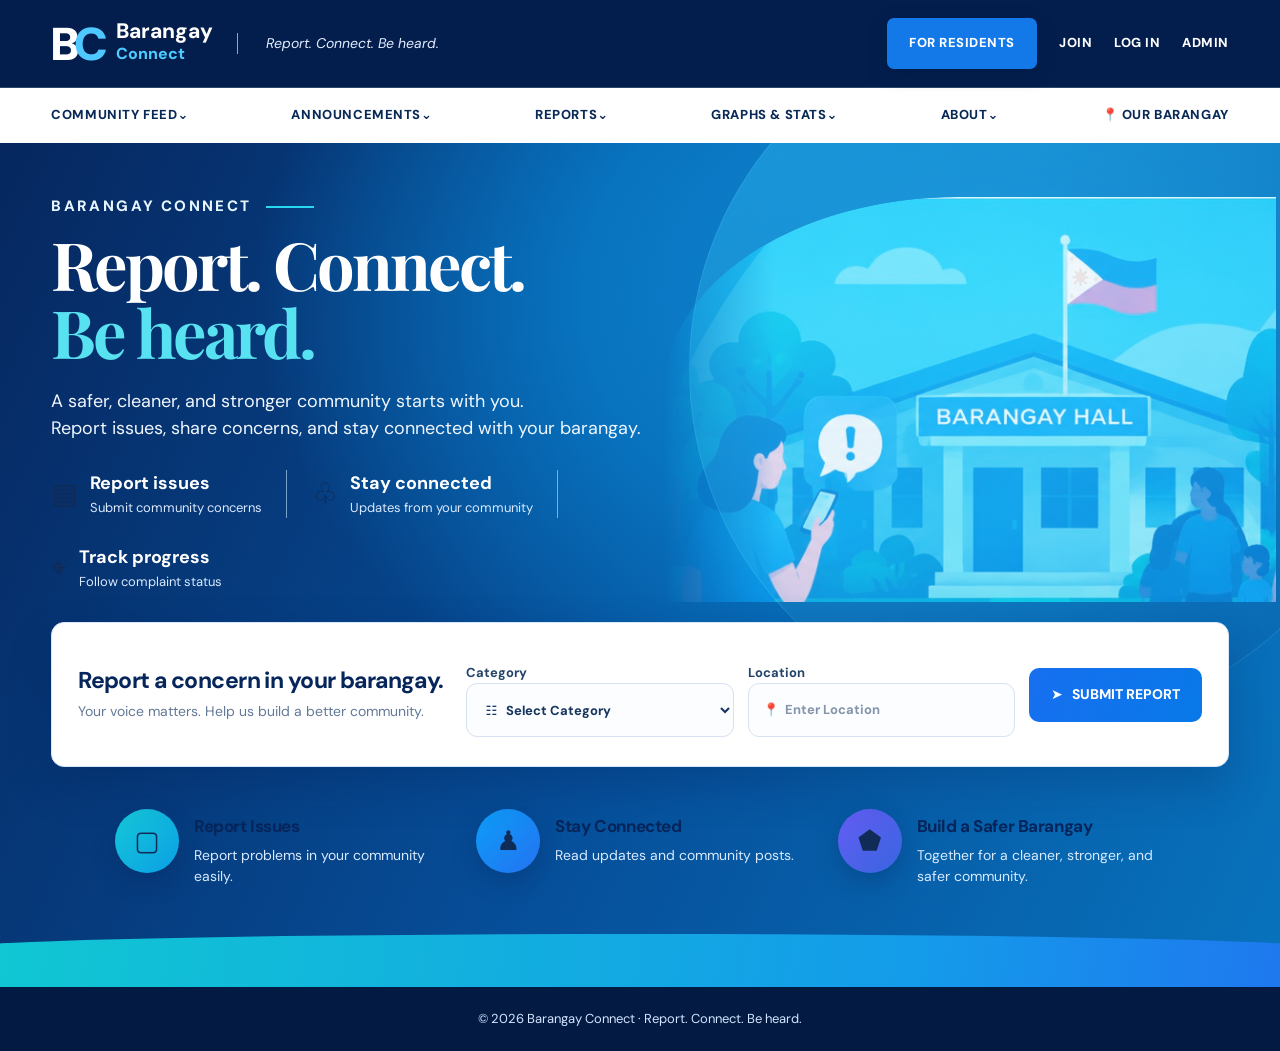
==== commit 0457af0b: "Apply consistent design across all pages" ====
--- a/frontend/about.html
+++ b/frontend/about.html
@@ -13,7 +13,7 @@
     <link rel="preconnect" href="https://fonts.googleapis.com">
     <link rel="preconnect" href="https://fonts.gstatic.com" crossorigin>
     <link href="https://fonts.googleapis.com/css2?family=DM+Sans:wght@400;500;600;700;800&display=swap" rel="stylesheet">
-    <link rel="stylesheet" href="bc-reference-theme.css">
+    <link rel="stylesheet" href="bc-reference-theme.css?v=20261013-2">
 </head>
 
 <body class="app-body">
--- a/frontend/bc-reference-theme.css
+++ b/frontend/bc-reference-theme.css
@@ -1,54 +1,24 @@
-
-/* Barangay Connect — shared reference-inspired design system */
-:root{
- --bc-navy:#06265b;--bc-navy-2:#073b7d;--bc-blue:#1478ec;--bc-blue-2:#279cf3;
- --bc-cyan:#25d3e7;--bc-ink:#102b56;--bc-muted:#64748b;--bc-line:#dce6f3;
- --bc-bg:#f2f7fd;--bc-card:#fff;--bc-shadow:0 14px 40px rgba(5,35,82,.10);
- --bc-radius:18px;
-}
-*{box-sizing:border-box}
-html{scroll-behavior:smooth}
-body{font-family:"DM Sans",Inter,system-ui,-apple-system,"Segoe UI",sans-serif!important;color:var(--bc-ink)}
-body.app-body{background:linear-gradient(180deg,#eef6ff 0,#f6f9fe 260px,#f4f7fc 100%)!important}
-a{transition:color .2s ease,background .2s ease,transform .2s ease}
-button,.primary-btn,.icon-btn,.logout-btn{font-family:inherit;transition:all .2s ease}
-button:focus-visible,a:focus-visible,input:focus-visible,textarea:focus-visible,select:focus-visible{outline:3px solid #65c9ff!important;outline-offset:2px}
-.topbar{background:linear-gradient(105deg,#031d4b,#062d6a 62%,#06417f)!important;color:#fff!important;border-bottom:1px solid rgba(255,255,255,.15)!important;box-shadow:0 5px 22px rgba(2,25,62,.18)!important}
-.top-brand{color:#fff!important;font-weight:800!important;letter-spacing:-.03em}
-.top-brand>span,.top-brand-logo,.brand-mark{background:linear-gradient(135deg,#eefaff,#67d7ff)!important;color:#073c7c!important;font-weight:900!important;box-shadow:0 5px 15px rgba(35,180,255,.22)}
-.top-search{border:1px solid rgba(255,255,255,.2)!important;background:rgba(255,255,255,.12)!important;border-radius:12px!important;color:#fff!important}
-.top-search input{color:#fff!important}
-.top-search input::placeholder{color:#d9e8ff!important}
-.top-user,.top-user strong,.top-profile-info strong{color:#fff!important}
-.avatar{background:linear-gradient(135deg,#1688f8,#20c7e1)!important;color:#fff!important;border:2px solid rgba(255,255,255,.65)!important}
-.sidebar{background:#fff!important;border:1px solid #e1eaf6!important;border-radius:18px!important;box-shadow:0 10px 30px rgba(8,41,86,.07)!important}
-.nav-item{border-radius:10px!important;color:#415778!important;font-weight:650!important}
-.nav-item:hover,.nav-item.active,.nav-item[aria-current=page]{background:#eaf4ff!important;color:#0869d8!important}
-main,.content,.main-content,.page-content,.dashboard-content,.admin-content{min-width:0}
-.card,.panel,.post-card,.stat-card,.chart-card,.form-card,.auth-card,.content-card,.official-card,.announcement-card,.report-card,.modal-content{border:1px solid #e2eaf5!important;border-radius:var(--bc-radius)!important;box-shadow:var(--bc-shadow)!important}
-h1,h2,h3,h4{color:var(--bc-navy);letter-spacing:-.025em}
-p,.muted,small{line-height:1.55}
-input,select,textarea{border:1px solid #d8e3f1!important;border-radius:11px!important;background:#fbfdff!important;color:#15345e!important;box-shadow:none!important}
-input:focus,select:focus,textarea:focus{border-color:#2588f2!important;box-shadow:0 0 0 4px rgba(37,136,242,.12)!important}
-button.primary-btn,.primary-btn,.btn-primary,.submit-btn{background:linear-gradient(105deg,#1676ec,#168ee9)!important;color:#fff!important;border:0!important;border-radius:11px!important;box-shadow:0 8px 18px rgba(21,117,232,.22)!important;font-weight:750!important}
-button.primary-btn:hover,.primary-btn:hover,.btn-primary:hover,.submit-btn:hover{transform:translateY(-1px);filter:brightness(1.04)}
-.icon-btn,.logout-btn{border:1px solid rgba(255,255,255,.2)!important;border-radius:10px!important}
-table{border-collapse:separate!important;border-spacing:0!important;overflow:hidden;border-radius:14px}
-thead th{background:#eaf3ff!important;color:#123a70!important;font-weight:800!important}
-tbody tr{background:#fff}
-tbody tr:hover{background:#f5faff}
-.badge,.status-badge{border-radius:999px!important;font-weight:750!important}
-.auth-page{background:radial-gradient(ellipse at 8% 0,#0b5bb1 0,#06275f 46%,#031b43 100%)!important}
-.auth-shell{gap:0!important;overflow:hidden;border-radius:24px!important;box-shadow:0 30px 90px rgba(0,15,47,.32)!important}
-.brand-panel{background:linear-gradient(145deg,#06316e,#087cc5 75%,#17b9d1)!important;color:#fff!important}
-.brand-panel h1,.brand-panel .eyebrow,.brand-panel .brand-copy,.brand-panel .brand-points{color:#fff!important}
-.auth-card{border-radius:0!important;box-shadow:none!important}
-.tabs{background:#eef5ff!important;border-radius:12px!important;padding:4px!important}
-.tab.active{background:#fff!important;color:#086bd7!important;box-shadow:0 3px 12px rgba(4,47,105,.1)!important;border-radius:9px!important}
-@media(max-width:760px){
- .topbar{gap:10px!important;padding:12px!important;flex-wrap:wrap}
- .top-search{order:3;flex-basis:100%;max-width:none}
- .layout{gap:14px!important}
- .sidebar{border-radius:14px!important}
- .auth-shell{margin:16px!important;border-radius:18px!important}
-}
+/* Barangay Connect global reference theme v20261013
+   Loaded LAST on every page to override legacy page-specific styles safely. */
+:root{--bc-navy:#06265b;--bc-navy-deep:#031b43;--bc-blue:#1478ec;--bc-blue-bright:#078df0;--bc-cyan:#29d4e8;--bc-ink:#102b56;--bc-muted:#657894;--bc-line:#dce7f5;--bc-bg:#f2f7fd;--bc-card:#fff;--bc-shadow:0 12px 32px rgba(5,35,82,.09);--bc-radius:17px}
+*{box-sizing:border-box}html{scroll-behavior:smooth}body{font-family:'DM Sans',Inter,system-ui,-apple-system,'Segoe UI',sans-serif!important;color:var(--bc-ink)!important}body.app-body{background:linear-gradient(180deg,#eaf4ff 0,#f5f8fd 260px,#f3f7fc 100%)!important}body.auth-page{background:radial-gradient(ellipse at 88% 8%,#078acb 0,transparent 33%),linear-gradient(135deg,#031b43,#063a7e 62%,#0878b9)!important;color:#fff!important}a,button{transition:color .18s ease,background .18s ease,border-color .18s ease,box-shadow .18s ease,transform .18s ease}button:focus-visible,a:focus-visible,input:focus-visible,textarea:focus-visible,select:focus-visible{outline:3px solid #65cfff!important;outline-offset:2px}
+/* Header */
+.topbar{background:linear-gradient(105deg,#031b43 0%,#06265b 62%,#073b78 100%)!important;color:#fff!important;border-bottom:1px solid rgba(115,199,255,.22)!important;box-shadow:0 6px 24px rgba(2,25,62,.16)!important} .top-brand{color:#fff!important;font-weight:850!important;letter-spacing:-.035em!important;text-decoration:none!important}.top-brand span,.top-brand-logo,.brand-mark{color:#fff!important;background:linear-gradient(135deg,#f4fcff,#63d9ff)!important;border-radius:10px!important;font-weight:900!important;box-shadow:0 5px 16px rgba(35,180,255,.2)!important}.top-search{background:rgba(255,255,255,.11)!important;border:1px solid rgba(255,255,255,.2)!important;border-radius:12px!important;color:#fff!important}.top-search input{color:#fff!important;background:transparent!important;border:0!important}.top-search input::placeholder{color:#d4e7ff!important}.top-user,.top-user strong,.top-profile-info strong,.top-user-info strong{color:#fff!important}.top-user small,.top-user-info small{color:#c8def9!important}.icon-btn,.logout-btn{background:rgba(255,255,255,.1)!important;color:#fff!important;border:1px solid rgba(255,255,255,.22)!important;border-radius:10px!important}.icon-btn:hover,.logout-btn:hover{background:#1478ec!important}
+/* Main navigation and page shells */
+.layout,.app-layout{background:transparent!important;gap:22px!important}.sidebar{background:#fff!important;border:1px solid #e0eaf7!important;border-radius:18px!important;box-shadow:0 10px 28px rgba(8,41,86,.065)!important}.profile-mini{border-bottom:1px solid var(--bc-line)!important}.profile-mini strong,.profile-mini-info strong{color:var(--bc-ink)!important}.profile-mini small,.profile-mini-info small{color:var(--bc-muted)!important}.avatar{background:linear-gradient(135deg,#1478ec,#25cce2)!important;color:#fff!important;border:2px solid rgba(255,255,255,.8)!important;box-shadow:0 4px 13px rgba(20,120,236,.18)!important}.nav-item,.nav-link,.sidebar-nav a,.nav-list a{color:#405777!important;border-radius:11px!important;font-weight:650!important;text-decoration:none!important}.nav-item:hover,.nav-link:hover,.sidebar-nav a:hover,.nav-list a:hover,.nav-item.active,.nav-link.active,.nav-item[aria-current=page],.nav-link[aria-current=page]{background:#eaf4ff!important;color:#086cda!important}.nav-item.active,.nav-link.active{box-shadow:inset 3px 0 #1683ed!important}
+/* Content headings and hero strips */
+.feed,.main-content,.admin-main,.reports-main,.content,.page-content,.dashboard-content,.admin-content{min-width:0!important;background:transparent!important;color:var(--bc-ink)!important}.welcome,.dashboard-heading,.official-page-header{position:relative!important;overflow:hidden!important;background:linear-gradient(112deg,#06265b 0%,#075aa8 64%,#0aa6d3 100%)!important;color:#fff!important;border:0!important;border-radius:19px!important;box-shadow:0 14px 34px rgba(4,53,115,.16)!important;padding:clamp(22px,3vw,34px)!important}.welcome:after,.dashboard-heading:after{content:'';position:absolute;right:-90px;top:-170px;width:360px;height:360px;border:1px solid rgba(100,224,255,.25);border-radius:50%;box-shadow:0 0 0 35px rgba(61,199,255,.06),0 0 0 75px rgba(61,199,255,.04);pointer-events:none}.welcome h1,.welcome h2,.welcome p,.welcome .eyebrow,.welcome .muted,.dashboard-heading h1,.dashboard-heading h2,.official-page-header h1,.official-page-header p{color:#fff!important;position:relative;z-index:1}.eyebrow,.page-eyebrow{letter-spacing:.13em!important;font-weight:800!important}.welcome .muted{opacity:.88!important}
+/* Universal cards and forms */
+.card,.panel,.post-card,.stat-card,.chart-card,.form-card,.auth-card,.content-card,.official-card,.announcement-card,.report-card,.modal-content,.notification-panel,.composer,.admin-table-card,.report-stat-card,.report-summary,.official-section,.contact-card,.contact-grid>*,.announcement-list>*,.stats-grid>*,.report-stats>*{background:#fff!important;border:1px solid #e0e9f5!important;border-radius:var(--bc-radius)!important;box-shadow:var(--bc-shadow)!important;color:var(--bc-ink)!important}.card:hover,.post-card:hover,.official-card:hover,.announcement-card:hover{box-shadow:0 16px 38px rgba(5,35,82,.12)!important}.composer,.notification-panel,.content-card,.admin-table-card,.chart-card,.report-stat-card,.report-summary{padding:clamp(16px,2.3vw,25px)!important}h1,h2,h3,h4,h5{color:var(--bc-navy)!important;letter-spacing:-.025em}p,small,.muted{line-height:1.55}label{color:#254469!important;font-weight:700!important}input,select,textarea{max-width:100%;border:1px solid #d7e3f2!important;border-radius:11px!important;background:#fbfdff!important;color:#15345e!important;box-shadow:none!important}input:focus,select:focus,textarea:focus{border-color:#2588f2!important;box-shadow:0 0 0 4px rgba(37,136,242,.12)!important}input::placeholder,textarea::placeholder{color:#8494aa!important}
+button.primary-btn,.primary-btn,.btn-primary,.submit-btn,.primary-button,.btn.primary{background:linear-gradient(105deg,#1478ec,#078fe3)!important;color:#fff!important;border:0!important;border-radius:11px!important;box-shadow:0 8px 18px rgba(21,117,232,.2)!important;font-weight:750!important}button.primary-btn:hover,.primary-btn:hover,.btn-primary:hover,.submit-btn:hover,.primary-button:hover{transform:translateY(-1px);filter:brightness(1.04)}button:not(.nav-item):not(.mobile-menu-toggle):not(.mobile-menu-close):not(.tab):not(.icon-btn):not(.logout-btn){border-radius:10px}button:disabled{opacity:.6;cursor:not-allowed}
+/* Feed posts, comments, notices, status */
+.post-card,.feed-post,.complaint-card,.announcement-card,.notification-item,.comment-item{border:1px solid #e1eaf5!important;border-radius:16px!important;background:#fff!important;box-shadow:0 7px 22px rgba(5,35,82,.06)!important}.composer-head{border-bottom:1px solid #edf2f8!important;padding-bottom:14px!important}.status-badge,.badge,.status,.status-pill{display:inline-flex;align-items:center;border-radius:999px!important;font-weight:750!important;padding:5px 10px!important}.status-badge.pending,.badge.pending,.status.pending{background:#fff3d8!important;color:#946000!important}.status-badge.resolved,.badge.resolved,.status.resolved{background:#dcfce7!important;color:#167344!important}.status-badge.in-progress,.badge.in-progress{background:#e1f0ff!important;color:#075db7!important}
+/* Statistics, charts, tables */
+.stats-grid,.report-stats{gap:16px!important}.stat-card,.stat-box,.dashboard-stat,.report-stat-card{border-radius:16px!important;background:linear-gradient(145deg,#fff,#f4f9ff)!important;border:1px solid #dfeafa!important}.stat-card strong,.stat-box strong,.report-stat-card strong,.report-stat-card .stat-value{color:#0879e8!important}.chart-card{min-width:0!important}.table-wrap{max-width:100%;overflow-x:auto!important;border:1px solid #e1eaf5!important;border-radius:14px!important;background:#fff!important}table{width:100%;border-collapse:separate!important;border-spacing:0!important;overflow:hidden;border-radius:13px!important;background:#fff!important}thead th{background:#eaf3ff!important;color:#123a70!important;font-weight:800!important;border-color:#dce7f5!important}tbody tr{background:#fff!important}tbody tr:hover{background:#f3f8ff!important}td,th{border-color:#e4ecf6!important;color:#254469} .tabs{background:#eaf3ff!important;border-radius:12px!important;padding:4px!important}.tab{border-radius:9px!important}.tab.active{background:#fff!important;color:#086bd7!important;box-shadow:0 3px 12px rgba(4,47,105,.1)!important}
+/* Authentication pages */
+.auth-shell{gap:0!important;overflow:hidden;border-radius:24px!important;box-shadow:0 30px 90px rgba(0,15,47,.32)!important}.brand-panel{background:linear-gradient(145deg,#06265b,#087cc5 75%,#17b9d1)!important;color:#fff!important}.brand-panel h1,.brand-panel h2,.brand-panel p,.brand-panel .eyebrow,.brand-panel .brand-copy,.brand-panel .brand-points{color:#fff!important}.auth-card{background:#fff!important;color:var(--bc-ink)!important}.auth-card h1,.auth-card h2{color:var(--bc-navy)!important}.admin-login-card{border-top:4px solid #1478ec!important}.form-message{border-radius:10px!important}
+/* Modals and utility classes: preserve JS visibility behavior */
+.modal,.modal-overlay{backdrop-filter:blur(4px)}.modal-content,.modal-card,.modal-box{border-radius:18px!important;box-shadow:0 24px 70px rgba(0,21,63,.25)!important}.hidden,[hidden]{display:none!important}.mobile-menu-toggle,.mobile-menu-close{cursor:pointer}
+footer,.footer{color:#d5e5ff!important;background:#031b43!important}
+@media(max-width:900px){.layout,.app-layout{gap:14px!important}.sidebar{box-shadow:0 10px 30px rgba(8,41,86,.1)!important}.welcome,.dashboard-heading,.official-page-header{padding:24px!important}}
+@media(max-width:640px){.topbar{padding:12px!important;flex-wrap:wrap;gap:10px!important}.top-search{order:3;flex-basis:100%;max-width:none}.layout,.app-layout{display:flex;flex-direction:column}.sidebar{max-width:100%;border-radius:14px!important}.welcome,.dashboard-heading,.official-page-header{padding:21px!important;border-radius:15px!important}.card,.notification-panel,.composer,.content-card,.admin-table-card,.chart-card{padding:16px!important}.auth-shell{margin:14px!important;border-radius:18px!important}.table-wrap{overflow-x:auto!important}table{min-width:600px}}
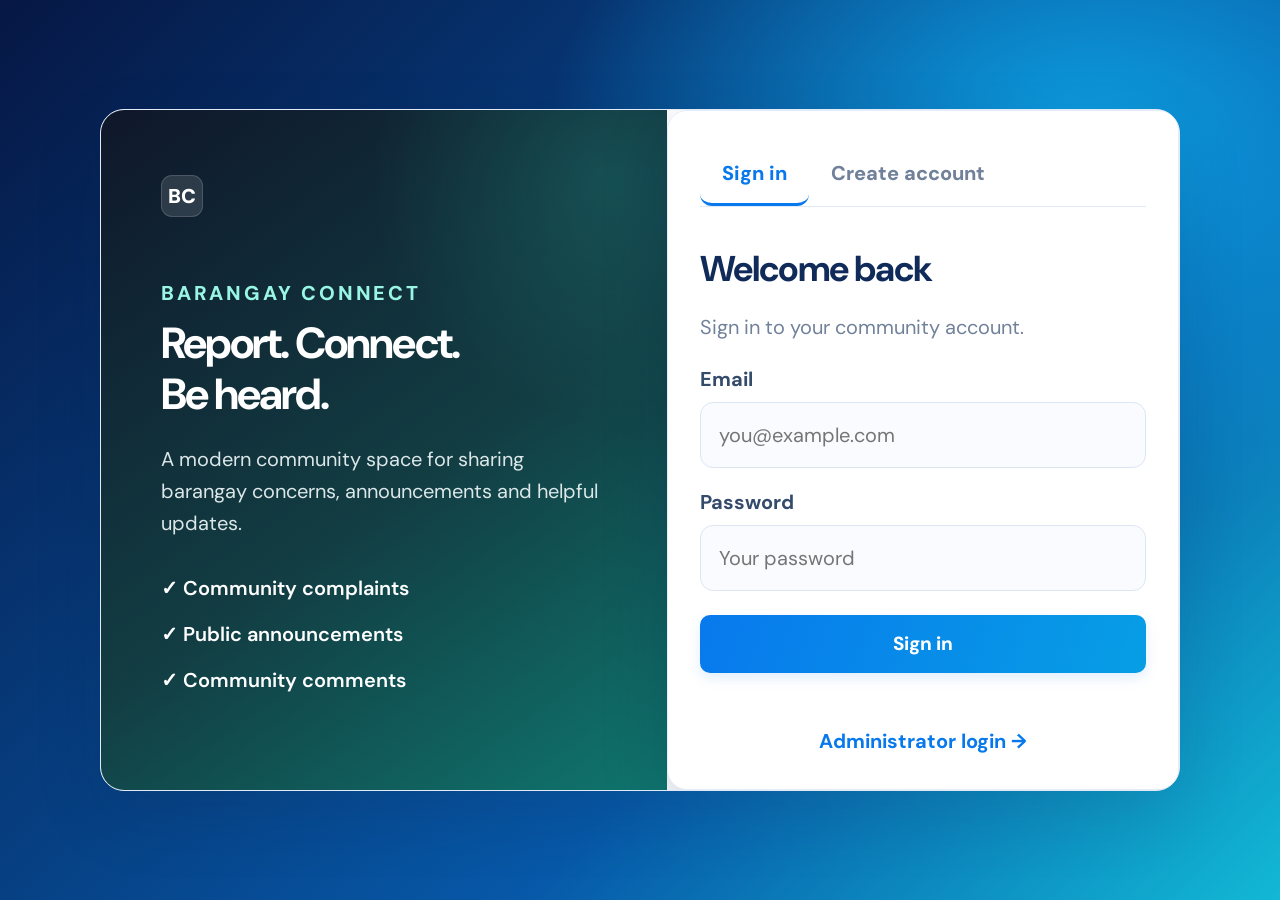
==== commit 92d1dfc5: "Fix sticky admin header and sidebar" ====
--- a/frontend/about.html
+++ b/frontend/about.html
@@ -1,19 +1,18 @@
-<!DOCTYPE html>
+﻿<!DOCTYPE html>
 <html lang="en">
 
 <head>
     <meta charset="UTF-8">
-    <meta name="viewport" content="width=device-width, initial-scale=1.0">
+    <meta name="viewport" content="width=device-width, initial-scale=1.0, viewport-fit=cover">
 
     <title>About Us • Barangay Connect</title>
 
     <link rel="icon" href="favicon.ico" type="image/x-icon">
     <link rel="stylesheet" href="style.css">
-    <link rel="stylesheet" href="bc-redesign.css">
+    <link rel="stylesheet" href="bc-redesign.css?v=sticky-admin-fix2">
     <link rel="preconnect" href="https://fonts.googleapis.com">
     <link rel="preconnect" href="https://fonts.gstatic.com" crossorigin>
     <link href="https://fonts.googleapis.com/css2?family=DM+Sans:wght@400;500;600;700;800&display=swap" rel="stylesheet">
-    <link rel="stylesheet" href="bc-reference-theme.css?v=20261013-2">
 </head>
 
 <body class="app-body">
--- a/frontend/style.css
+++ b/frontend/style.css
@@ -5216,4 +5216,161 @@
         font-size: 28px;
         cursor: pointer;
     }
-}+}
+
+/* =========================================================
+   MOBILE READABILITY & RESPONSIVE LAYOUT
+   Added: October 2026
+   ========================================================= */
+html { -webkit-text-size-adjust: 100%; text-size-adjust: 100%; }
+img, video, canvas, svg { max-width: 100%; }
+input, select, textarea, button { font: inherit; }
+button, a, input, select, textarea { touch-action: manipulation; }
+@media (max-width: 768px) {
+  html { font-size: 16px; }
+  body { min-width: 0 !important; width: 100%; overflow-x: hidden; }
+  .app-body, body { font-size: 16px; line-height: 1.55; }
+  main, .main-content, .content, .page-content, .dashboard-content,
+  .admin-content, .container, .page-container, .content-wrapper {
+    width: 100% !important; max-width: 100% !important;
+    min-width: 0 !important; margin-left: auto !important; margin-right: auto !important;
+    padding-left: 16px !important; padding-right: 16px !important;
+  }
+  h1 { font-size: clamp(1.55rem, 6vw, 2rem) !important; line-height: 1.2 !important; }
+  h2 { font-size: clamp(1.3rem, 5vw, 1.6rem) !important; line-height: 1.25 !important; }
+  h3 { font-size: 1.1rem !important; line-height: 1.3 !important; }
+  p, label, .muted, .description, .subtitle { font-size: 1rem; }
+  small, .small, .helper-text, .form-hint { font-size: .875rem !important; }
+  input:not([type="checkbox"]):not([type="radio"]), select, textarea {
+    width: 100%; max-width: 100%; min-height: 46px; font-size: 16px !important;
+    padding: 11px 12px !important; box-sizing: border-box;
+  }
+  textarea { min-height: 110px; }
+  button, .btn, input[type="submit"], input[type="button"] {
+    min-height: 44px; font-size: 1rem; max-width: 100%;
+  }
+  .card, .panel, .stat-card, .dashboard-card, .post-card, .complaint-card,
+  .official-card, .content-card {
+    max-width: 100%; min-width: 0; overflow-wrap: anywhere;
+  }
+  .grid, .cards-grid, .stats-grid, .dashboard-grid, .officials-grid,
+  .reports-grid, .form-grid {
+    grid-template-columns: minmax(0, 1fr) !important;
+  }
+  .table-container, .table-responsive, .overflow-x-auto { max-width: 100%; overflow-x: auto; -webkit-overflow-scrolling: touch; }
+  table { min-width: 560px; font-size: .9rem; }
+  th, td { padding: 10px 12px !important; }
+  .topbar, .top-bar, .navbar, .header-inner {
+    flex-wrap: wrap; gap: 10px; padding-left: 14px !important; padding-right: 14px !important;
+  }
+  .top-search, .search-box { width: 100%; max-width: 100%; flex: 1 1 100%; }
+  .sidebar { max-width: 85vw; }
+  .modal, .official-modal, .profile-modal {
+    padding: 12px !important; align-items: flex-start !important;
+    overflow-y: auto !important;
+  }
+  .modal-content, .modal-card, .official-modal-card, .profile-modal-content {
+    width: 100% !important; max-width: 100% !important;
+    max-height: calc(100dvh - 24px) !important; overflow-y: auto !important;
+    margin: 0 auto 12px !important; padding: 18px !important;
+  }
+  .modal input, .modal select, .modal textarea,
+  .official-modal input, .official-modal select, .official-modal textarea { font-size: 16px !important; }
+  .actions, .button-row, .form-actions { flex-wrap: wrap; gap: 10px; }
+  .actions > *, .button-row > *, .form-actions > * { flex: 1 1 auto; }
+}
+@media (max-width: 420px) {
+  .main-content, .content, .page-content, .dashboard-content, .admin-content,
+  .container, .page-container, .content-wrapper, main { padding-left: 12px !important; padding-right: 12px !important; }
+  .card, .panel, .stat-card, .dashboard-card, .post-card, .complaint-card { padding: 14px !important; }
+  .topbar, .top-bar, .navbar { padding-left: 12px !important; padding-right: 12px !important; }
+  .modal-content, .modal-card, .official-modal-card, .profile-modal-content { padding: 15px !important; }
+}
+
+/* =========================================================
+   PHONE-FIRST SIZE OVERRIDES
+   Stronger mobile sizing for readability and touch controls
+   ========================================================= */
+@media screen and (max-width: 768px) {
+  html { font-size: 18px !important; }
+  body, body *:not(svg):not(path):not(i):not(.icon):not([class*="fa-"]) {
+    -webkit-text-size-adjust: 100%;
+  }
+  body, .app-body {
+    font-size: 18px !important;
+    line-height: 1.6 !important;
+  }
+  p, li, label, legend, dt, dd, th, td,
+  .description, .subtitle, .muted, .nav-link, .menu-item,
+  .form-label, .field-label, .post-content, .complaint-content,
+  .official-name, .official-position, .announcement-content {
+    font-size: 17px !important;
+    line-height: 1.55 !important;
+  }
+  h1 { font-size: 30px !important; line-height: 1.2 !important; }
+  h2 { font-size: 26px !important; line-height: 1.25 !important; }
+  h3 { font-size: 22px !important; line-height: 1.3 !important; }
+  h4, h5 { font-size: 19px !important; line-height: 1.35 !important; }
+  small, small *, .small, .helper-text, .form-hint, .timestamp, .date-text {
+    font-size: 14px !important;
+  }
+  input:not([type="checkbox"]):not([type="radio"]):not([type="file"]),
+  select, textarea, .form-control, .search-input, .top-search input,
+  input[type="email"], input[type="password"], input[type="text"],
+  input[type="number"], input[type="tel"], input[type="search"] {
+    display: block !important;
+    width: 100% !important;
+    min-width: 0 !important;
+    max-width: 100% !important;
+    min-height: 54px !important;
+    padding: 14px 15px !important;
+    font-size: 18px !important;
+    line-height: 1.4 !important;
+    border-radius: 10px !important;
+    box-sizing: border-box !important;
+  }
+  textarea { min-height: 130px !important; }
+  button, .btn, .button, [role="button"],
+  input[type="submit"], input[type="button"],
+  .nav-button, .action-btn, .icon-button, .logout-btn {
+    min-height: 50px !important;
+    padding: 12px 16px !important;
+    font-size: 17px !important;
+    line-height: 1.35 !important;
+    border-radius: 10px !important;
+    white-space: normal !important;
+    box-sizing: border-box !important;
+  }
+  input[type="checkbox"], input[type="radio"] {
+    width: 20px !important;
+    height: 20px !important;
+    min-width: 20px !important;
+    min-height: 20px !important;
+  }
+  .form-group, .form-field, .input-group { width: 100% !important; min-width: 0 !important; }
+  .form-group label, .form-field label { display: block !important; margin-bottom: 7px !important; font-size: 16px !important; }
+  .card, .panel, .modal-content, .modal-card, .official-modal-card,
+  .profile-modal-content, .auth-card, .login-card, .register-card {
+    max-width: 100% !important;
+    box-sizing: border-box !important;
+  }
+  .modal button, .official-modal button, .profile-modal button {
+    min-height: 48px !important;
+    font-size: 16px !important;
+  }
+}
+@media screen and (max-width: 420px) {
+  html { font-size: 18px !important; }
+  body, .app-body { font-size: 18px !important; }
+  p, li, label, th, td, .nav-link, .menu-item { font-size: 17px !important; }
+  input:not([type="checkbox"]):not([type="radio"]):not([type="file"]),
+  select, textarea, .form-control {
+    min-height: 56px !important;
+    padding: 15px !important;
+    font-size: 18px !important;
+  }
+  button, .btn, .button, [role="button"], input[type="submit"], input[type="button"] {
+    min-height: 52px !important;
+    font-size: 17px !important;
+  }
+}
--- a/frontend/bc-redesign.css
+++ b/frontend/bc-redesign.css
@@ -9,3 +9,666 @@
 footer,.footer{color:#d5e5ff!important;background:#061744!important}.hidden{display:none!important}
 @media(max-width:900px){.topbar{gap:12px!important}.top-search{max-width:300px}.sidebar{box-shadow:var(--shadow-md)!important}.welcome{padding:24px!important}}
 @media(max-width:600px){.topbar{padding:12px!important;flex-wrap:wrap}.top-search{order:3;flex-basis:100%;max-width:none}.top-user{margin-left:auto}.welcome{padding:22px!important;border-radius:14px!important}.card,.notification-panel,.composer{padding:16px!important}.auth-card{padding:23px!important}}
+
+/* =========================================================
+   BARANGAY CONNECT — PHONE-FIRST ACCESSIBILITY OVERRIDES
+   Loaded after the original theme so these rules take effect.
+   ========================================================= */
+@media screen and (max-width: 768px) {
+  html { font-size: 18px !important; -webkit-text-size-adjust: 100% !important; text-size-adjust: 100% !important; }
+  body, body * { -webkit-text-size-adjust: 100% !important; }
+  body, body.app-body, .auth-page, .layout, main, .main-content, .admin-main, .feed {
+    font-size: 18px !important;
+    line-height: 1.55 !important;
+  }
+  p, li, label, legend, th, td, dd, dt, .muted, .description, .subtitle,
+  .nav-item, .nav-link, .form-label, .field-label, .post-content,
+  .complaint-content, .official-name, .official-position, .announcement-content,
+  .card p, .card label, .auth-card label, .composer label {
+    font-size: 17px !important;
+    line-height: 1.55 !important;
+  }
+  h1, .welcome h1 { font-size: clamp(30px, 7vw, 36px) !important; line-height: 1.18 !important; }
+  h2, .welcome h2 { font-size: clamp(25px, 6vw, 30px) !important; line-height: 1.25 !important; }
+  h3 { font-size: 22px !important; line-height: 1.3 !important; }
+  h4, h5 { font-size: 19px !important; }
+  small, .small, .timestamp, .date-text, .helper-text, .form-hint { font-size: 14px !important; }
+
+  /* Override theme-specific and browser-default form sizing */
+  body input:not([type="checkbox"]):not([type="radio"]):not([type="file"]),
+  body select, body textarea, body .form-control,
+  body .auth-card input, body .card input, body .card select, body .card textarea,
+  body .composer input, body .composer textarea,
+  body .top-search input, body input[type="search"], body input[type="email"],
+  body input[type="password"], body input[type="text"], body input[type="tel"],
+  body input[type="number"] {
+    display: block !important;
+    width: 100% !important;
+    max-width: 100% !important;
+    min-width: 0 !important;
+    min-height: 58px !important;
+    height: auto !important;
+    padding: 16px 17px !important;
+    font-size: 18px !important;
+    line-height: 1.4 !important;
+    border-radius: 12px !important;
+    box-sizing: border-box !important;
+  }
+  body textarea { min-height: 140px !important; resize: vertical !important; }
+  body input::placeholder, body textarea::placeholder { font-size: 16px !important; opacity: .85 !important; }
+  body button, body .btn, body a.btn, body [role="button"],
+  body input[type="submit"], body input[type="button"],
+  body .primary-btn, body .btn-primary, body .submit-btn,
+  body .action-btn, body .logout-btn, body .nav-button {
+    min-height: 52px !important;
+    height: auto !important;
+    padding: 14px 18px !important;
+    font-size: 17px !important;
+    line-height: 1.35 !important;
+    border-radius: 11px !important;
+    white-space: normal !important;
+    box-sizing: border-box !important;
+  }
+  body input[type="checkbox"], body input[type="radio"] { width: 22px !important; height: 22px !important; min-width: 22px !important; min-height: 22px !important; }
+  .form-group, .form-field, .input-group, .form-row, .field, .form-grid { min-width: 0 !important; }
+  .form-group, .form-field, .input-group { width: 100% !important; }
+  .form-group label, .form-field label { display: block !important; margin-bottom: 8px !important; }
+
+  /* Make page layout genuinely fit a narrow screen */
+  .main-content, .admin-main, .feed, .content, .page-content, .dashboard-content,
+  .admin-content, .container, .page-container, .content-wrapper, main {
+    width: 100% !important; max-width: 100% !important;
+    min-width: 0 !important; box-sizing: border-box !important;
+    padding-left: 14px !important; padding-right: 14px !important;
+  }
+  .layout { display: block !important; min-width: 0 !important; }
+  .sidebar { max-width: 100% !important; }
+  .card, .panel, .stat-card, .composer, .notification-panel, .auth-card,
+  .login-card, .register-card, .admin-table-card, .report-card {
+    max-width: 100% !important; min-width: 0 !important; box-sizing: border-box !important;
+  }
+  .topbar { gap: 10px !important; flex-wrap: wrap !important; padding: 12px 14px !important; }
+  .top-search { order: 3 !important; flex: 1 1 100% !important; max-width: 100% !important; width: 100% !important; }
+  .top-search input { width: 100% !important; }
+  .welcome { padding: 22px !important; }
+  .stats-grid, .stat-grid, .dashboard-stats, .dashboard-grid, .content-grid,
+  .form-grid, .officials-grid, .cards-grid { grid-template-columns: minmax(0, 1fr) !important; }
+  .table-wrap, .table-responsive { max-width: 100% !important; overflow-x: auto !important; -webkit-overflow-scrolling: touch !important; }
+  table { min-width: 620px; }
+  .modal, .official-modal, .profile-modal { padding: 10px !important; align-items: flex-start !important; overflow-y: auto !important; }
+  .modal-content, .modal-card, .modal-box, .official-modal-card,
+  .profile-modal-content, .auth-card {
+    width: 100% !important; max-width: 100% !important;
+    max-height: calc(100dvh - 20px) !important; overflow-y: auto !important;
+    margin: 0 auto !important; padding: 18px !important; box-sizing: border-box !important;
+  }
+}
+@media screen and (max-width: 420px) {
+  body, body.app-body { font-size: 18px !important; }
+  p, li, label, th, td, .nav-item, .nav-link { font-size: 17px !important; }
+  body input:not([type="checkbox"]):not([type="radio"]):not([type="file"]), body select, body textarea {
+    min-height: 60px !important; padding: 16px !important; font-size: 18px !important;
+  }
+  body button, body .btn, body [role="button"], body input[type="submit"], body input[type="button"] {
+    min-height: 54px !important; font-size: 17px !important;
+  }
+  .card, .panel, .composer, .notification-panel { padding: 15px !important; }
+  .auth-card { padding: 18px !important; }
+}
+
+/* ==========================================================
+   FACEBOOK-SIZED MOBILE UI — Barangay Connect
+   Phone-first readability and touch targets
+========================================================== */
+@media screen and (max-width: 768px) {
+  html { font-size: 18px !important; -webkit-text-size-adjust: 100%; text-size-adjust: 100%; }
+  body, body * { -webkit-tap-highlight-color: transparent; }
+  body { font-size: 18px !important; line-height: 1.55 !important; }
+  p, li, label, small, .muted, .subtitle, .description, .helper-text,
+  .form-text, .text-muted, .post-content, .complaint-content,
+  .announcement-content, .comment-content, .empty-state, .alert,
+  .status-badge, .badge, .nav-link, .sidebar a { font-size: 17px !important; line-height: 1.55 !important; }
+  h1, .page-title, .hero-title { font-size: clamp(30px, 8vw, 38px) !important; line-height: 1.15 !important; }
+  h2, .section-title, .card-title { font-size: clamp(24px, 6vw, 30px) !important; line-height: 1.25 !important; }
+  h3, h4 { font-size: 21px !important; line-height: 1.3 !important; }
+  button, .btn, a.btn, input[type="button"], input[type="submit"], input[type="reset"],
+  .button, .action-btn, .primary-btn, .secondary-btn, .submit-btn {
+    min-height: 54px !important; height: auto !important; padding: 13px 18px !important;
+    font-size: 17px !important; line-height: 1.3 !important; font-weight: 700 !important;
+    border-radius: 12px !important; touch-action: manipulation;
+  }
+  input:not([type="checkbox"]):not([type="radio"]):not([type="file"]):not([type="range"]),
+  select, textarea, .form-control, .search-input, .search-bar input {
+    box-sizing: border-box !important; width: 100% !important; max-width: 100% !important;
+    min-height: 58px !important; height: auto !important; padding: 15px 16px !important;
+    font-size: 18px !important; line-height: 1.4 !important; border-radius: 12px !important;
+  }
+  textarea { min-height: 140px !important; }
+  input::placeholder, textarea::placeholder { font-size: 17px !important; opacity: .8; }
+  label { display: block; margin-bottom: 8px !important; font-weight: 650 !important; }
+  .container, .main-container, .page-container, .content, .main-content,
+  .dashboard-container, .feed-container, .auth-container, .form-container {
+    width: 100% !important; max-width: 100% !important; margin-left: auto !important;
+    margin-right: auto !important; padding-left: 14px !important; padding-right: 14px !important;
+  }
+  .card, .panel, .post-card, .complaint-card, .announcement-card, .form-card,
+  .auth-card, .stat-card, .content-card, .official-card, .profile-card {
+    padding: 18px !important; border-radius: 16px !important; margin-bottom: 16px !important;
+  }
+  .grid, .stats-grid, .cards-grid, .dashboard-grid, .form-grid, .officials-grid,
+  .announcement-grid, .report-grid, .two-column, .three-column {
+    grid-template-columns: minmax(0, 1fr) !important; gap: 14px !important;
+  }
+  .topbar, .navbar, .header, .top-nav { padding: 12px 14px !important; min-height: 60px; }
+  .logo, .brand, .brand-name { font-size: 21px !important; }
+  nav a, .nav-item, .nav-link { min-height: 46px; padding: 10px 12px !important; }
+  .modal, .modal-content, .modal-card, .official-modal, .official-modal-card,
+  .password-modal, .profile-modal, .popup, .dialog {
+    width: calc(100vw - 24px) !important; max-width: calc(100vw - 24px) !important;
+    max-height: calc(100dvh - 24px) !important; overflow-y: auto !important;
+    padding: 20px !important; border-radius: 18px !important;
+  }
+  table { font-size: 16px !important; }
+  th, td { padding: 12px !important; }
+  .icon-btn, button.icon-btn, .menu-toggle { min-width: 46px !important; min-height: 46px !important; }
+  img, video { max-width: 100%; }
+}
+@media screen and (max-width: 420px) {
+  body { font-size: 17px !important; }
+  p, li, label, small, .muted, .subtitle, .description, .post-content,
+  .complaint-content, .announcement-content, .comment-content { font-size: 16px !important; }
+  button, .btn, a.btn, input[type="button"], input[type="submit"], .button {
+    min-height: 52px !important; font-size: 16px !important; padding: 12px 14px !important;
+  }
+  input:not([type="checkbox"]):not([type="radio"]):not([type="file"]):not([type="range"]),
+  select, textarea { font-size: 17px !important; min-height: 56px !important; }
+}
+
+/* =========================================================
+   GLOBAL FACEBOOK-SIZE READABILITY UPDATE — ALL PAGES
+   Keep this at the very bottom so it overrides earlier CSS.
+   ========================================================= */
+html { font-size: 17px !important; }
+body { font-size: 17px !important; line-height: 1.6 !important; }
+body p, body li, body label, body input, body select, body textarea,
+body button, body .btn, body td, body th, body .nav-item, body .nav-link,
+body .post-content, body .comment-content, body .announcement-content,
+body .complaint-content, body .description, body .subtitle, body .form-label {
+  font-size: 17px !important;
+  line-height: 1.55 !important;
+}
+body small, body .small, body .timestamp, body .date-text, body .helper-text {
+  font-size: 14px !important;
+}
+body h1 { font-size: clamp(30px, 3vw, 38px) !important; line-height: 1.2 !important; }
+body h2 { font-size: clamp(26px, 2.4vw, 32px) !important; line-height: 1.25 !important; }
+body h3 { font-size: 23px !important; line-height: 1.3 !important; }
+body h4 { font-size: 20px !important; }
+body input:not([type="checkbox"]):not([type="radio"]):not([type="file"]),
+body select, body textarea { min-height: 48px !important; padding: 12px 14px !important; }
+body textarea { min-height: 110px !important; }
+body button, body .btn, body a.button, body input[type="submit"] {
+  min-height: 46px !important; padding: 11px 16px !important; font-size: 16px !important;
+}
+body .card, body .panel, body .post-card, body .complaint-card,
+body .announcement-card, body .form-card, body .content-card,
+body .notification-panel, body .composer, body .stat-card {
+  padding: 22px !important;
+  border-radius: 16px !important;
+}
+body .topbar, body .navbar, body .header, body .top-nav {
+  min-height: 78px !important;
+  padding: 16px 24px !important;
+  gap: 18px !important;
+}
+body .top-brand, body .logo, body .brand, body .brand-name {
+  font-size: 25px !important; line-height: 1.25 !important; font-weight: 800 !important;
+}
+body .top-search { min-height: 48px !important; }
+body .top-search input { min-height: 46px !important; font-size: 16px !important; }
+body .top-user, body .top-profile-info, body .top-user strong,
+body .top-profile-info strong { font-size: 16px !important; }
+body .avatar { width: 44px !important; height: 44px !important; font-size: 17px !important; }
+body nav a, body .nav-item, body .nav-link { min-height: 48px !important; padding: 12px 14px !important; }
+body table th, body table td { padding: 13px 14px !important; font-size: 16px !important; }
+@media screen and (max-width: 768px) {
+  html { font-size: 18px !important; }
+  body, body p, body li, body label, body input, body select, body textarea,
+  body button, body .btn, body td, body th, body .nav-item, body .nav-link,
+  body .post-content, body .comment-content, body .announcement-content,
+  body .complaint-content, body .description, body .subtitle, body .form-label {
+    font-size: 18px !important; line-height: 1.55 !important;
+  }
+  body h1 { font-size: clamp(31px, 7vw, 38px) !important; }
+  body h2 { font-size: clamp(27px, 6vw, 32px) !important; }
+  body h3 { font-size: 24px !important; }
+  body .topbar, body .navbar, body .header, body .top-nav {
+    min-height: 76px !important; padding: 14px 16px !important; gap: 12px !important;
+  }
+  body .top-brand, body .logo, body .brand, body .brand-name {
+    font-size: 24px !important;
+  }
+  body .top-search { min-height: 50px !important; }
+  body .top-search input { font-size: 17px !important; min-height: 48px !important; }
+  body .top-user strong, body .top-profile-info strong { font-size: 16px !important; }
+  body .card, body .panel, body .post-card, body .complaint-card,
+  body .announcement-card, body .form-card, body .content-card,
+  body .notification-panel, body .composer, body .stat-card {
+    padding: 18px !important; margin-bottom: 16px !important;
+  }
+  body input:not([type="checkbox"]):not([type="radio"]):not([type="file"]),
+  body select, body textarea { font-size: 18px !important; min-height: 54px !important; }
+  body button, body .btn, body a.button, body input[type="submit"] {
+    min-height: 50px !important; font-size: 17px !important;
+  }
+}
+
+/* =========================================================
+   EXTRA-LARGE UI SCALE — intentionally BIG across every page
+   This block overrides the previous sizing rules.
+   ========================================================= */
+html { font-size: 20px !important; }
+body { font-size: 20px !important; line-height: 1.7 !important; }
+body p, body li, body label, body input, body select, body textarea,
+body button, body .btn, body td, body th, body a,
+body .nav-item, body .nav-link, body .post-content,
+body .comment-content, body .announcement-content,
+body .complaint-content, body .description, body .subtitle,
+body .form-label, body .form-control, body .form-select,
+body .status, body .badge, body .tab, body .filter-btn {
+  font-size: 20px !important;
+  line-height: 1.6 !important;
+}
+body small, body .small, body .timestamp, body .date-text,
+body .helper-text, body .muted-text { font-size: 16px !important; }
+body h1, body .page-title { font-size: clamp(36px, 3.4vw, 48px) !important; line-height: 1.18 !important; }
+body h2 { font-size: clamp(31px, 2.8vw, 40px) !important; line-height: 1.22 !important; }
+body h3 { font-size: 28px !important; line-height: 1.3 !important; }
+body h4 { font-size: 24px !important; line-height: 1.35 !important; }
+body input:not([type="checkbox"]):not([type="radio"]):not([type="file"]),
+body select, body textarea, body .form-control, body .form-select {
+  min-height: 60px !important; padding: 16px 18px !important; border-radius: 13px !important;
+  font-size: 20px !important;
+}
+body textarea { min-height: 150px !important; }
+body button, body .btn, body a.button, body input[type="submit"],
+body .filter-btn, body .tab-button {
+  min-height: 56px !important; padding: 14px 22px !important;
+  font-size: 19px !important; border-radius: 12px !important;
+}
+body .card, body .panel, body .post-card, body .complaint-card,
+body .announcement-card, body .form-card, body .content-card,
+body .notification-panel, body .composer, body .stat-card,
+body .official-card, body .report-card, body .info-card {
+  padding: 30px !important; border-radius: 20px !important; margin-bottom: 24px !important;
+}
+body .topbar, body .navbar, body .header, body .top-nav,
+body header, body .main-header, body .site-header, body .app-header {
+  min-height: 104px !important; padding: 22px 34px !important;
+  gap: 24px !important; align-items: center !important;
+}
+body .top-brand, body .logo, body .brand, body .brand-name,
+body .navbar-brand, body .site-brand, body .brand-title {
+  font-size: 34px !important; line-height: 1.2 !important; font-weight: 800 !important;
+}
+body .top-search, body .search-box, body .search-container { min-height: 60px !important; }
+body .top-search input, body .search-box input, body .search-container input {
+  min-height: 58px !important; font-size: 19px !important; padding: 14px 18px !important;
+}
+body .top-user, body .top-profile-info, body .top-user strong,
+body .top-profile-info strong { font-size: 19px !important; }
+body .avatar, body .top-avatar, body .profile-avatar {
+  width: 54px !important; height: 54px !important; min-width: 54px !important;
+  font-size: 21px !important;
+}
+body nav a, body .nav-item, body .nav-link, body .sidebar a,
+body .sidebar .nav-link { min-height: 58px !important; padding: 16px 20px !important; font-size: 19px !important; }
+body table th, body table td { padding: 18px 20px !important; font-size: 18px !important; }
+body .container, body .page-container, body .content-wrapper { max-width: 1440px !important; }
+
+@media screen and (max-width: 768px) {
+  html { font-size: 21px !important; }
+  body, body p, body li, body label, body input, body select, body textarea,
+  body button, body .btn, body td, body th, body a,
+  body .nav-item, body .nav-link, body .post-content,
+  body .comment-content, body .announcement-content,
+  body .complaint-content, body .description, body .subtitle,
+  body .form-label, body .form-control, body .form-select,
+  body .status, body .badge, body .tab, body .filter-btn {
+    font-size: 20px !important; line-height: 1.6 !important;
+  }
+  body h1, body .page-title { font-size: 36px !important; }
+  body h2 { font-size: 31px !important; }
+  body h3 { font-size: 27px !important; }
+  body h4 { font-size: 24px !important; }
+  body .topbar, body .navbar, body .header, body .top-nav,
+  body header, body .main-header, body .site-header, body .app-header {
+    min-height: 92px !important; padding: 18px 18px !important; gap: 14px !important;
+  }
+  body .top-brand, body .logo, body .brand, body .brand-name,
+  body .navbar-brand, body .site-brand, body .brand-title {
+    font-size: 29px !important; line-height: 1.2 !important;
+  }
+  body .card, body .panel, body .post-card, body .complaint-card,
+  body .announcement-card, body .form-card, body .content-card,
+  body .notification-panel, body .composer, body .stat-card,
+  body .official-card, body .report-card, body .info-card {
+    padding: 24px !important; margin-bottom: 20px !important; border-radius: 18px !important;
+  }
+  body input:not([type="checkbox"]):not([type="radio"]):not([type="file"]),
+  body select, body textarea, body .form-control, body .form-select {
+    min-height: 60px !important; padding: 15px 16px !important; font-size: 20px !important;
+  }
+  body button, body .btn, body a.button, body input[type="submit"],
+  body .filter-btn, body .tab-button {
+    min-height: 56px !important; padding: 14px 18px !important; font-size: 19px !important;
+  }
+  body .avatar, body .top-avatar, body .profile-avatar {
+    width: 50px !important; height: 50px !important; min-width: 50px !important;
+  }
+  body table th, body table td { padding: 14px !important; font-size: 17px !important; }
+}
+
+/* =========================================================
+   PHONE-ONLY RESPONSIVE REDESIGN
+   Applies only to phones/small tablets (768px and below).
+   Desktop/laptop layout is intentionally unchanged.
+   ========================================================= */
+@media screen and (max-width: 768px) {
+  html { font-size: 18px !important; width: 100% !important; overflow-x: hidden !important; }
+  body, body.app-body, body.auth-page {
+    width: 100% !important; min-width: 0 !important; max-width: 100% !important;
+    margin: 0 !important; overflow-x: hidden !important;
+    font-size: 18px !important; line-height: 1.55 !important;
+    -webkit-text-size-adjust: 100% !important;
+  }
+  *, *::before, *::after { box-sizing: border-box !important; }
+  img, video, canvas, svg { max-width: 100%; }
+  img, video { height: auto; }
+  p, li, label, legend, .muted, .description, .subtitle, .post-content,
+  .complaint-content, .announcement-content, .official-name, .official-position,
+  .form-label, .field-label, .nav-item, .nav-link, .menu-item {
+    font-size: 18px !important; line-height: 1.55 !important; overflow-wrap: anywhere !important;
+  }
+  h1, .page-title { font-size: clamp(30px, 8vw, 38px) !important; line-height: 1.15 !important; }
+  h2 { font-size: clamp(26px, 6.5vw, 32px) !important; line-height: 1.2 !important; }
+  h3 { font-size: 23px !important; line-height: 1.25 !important; }
+  h4, h5 { font-size: 20px !important; line-height: 1.3 !important; }
+  small, .small, .timestamp, .date-text, .helper-text, .form-hint { font-size: 15px !important; }
+
+  /* Header: large, readable, and wrapped within phone width */
+  .topbar, .top-bar, .navbar, .header, .header-inner, .main-header,
+  .site-header, .app-header, header.topbar {
+    width: 100% !important; min-width: 0 !important; max-width: 100% !important;
+    min-height: 84px !important; height: auto !important;
+    padding: 14px 16px !important; gap: 12px !important;
+    display: flex !important; flex-wrap: wrap !important; align-items: center !important;
+  }
+  .top-brand, .logo, .brand, .brand-name, .navbar-brand, .site-brand, .brand-title {
+    max-width: 100% !important; font-size: 27px !important; line-height: 1.15 !important;
+    white-space: normal !important; overflow-wrap: anywhere !important;
+  }
+  .top-search, .search-box, .search-container {
+    flex: 1 1 100% !important; width: 100% !important; min-width: 0 !important;
+    max-width: 100% !important; order: 3 !important;
+  }
+  .top-user, .top-profile, .top-profile-info { min-width: 0 !important; max-width: 100% !important; }
+  .layout, .app-layout, .dashboard-layout, .main-layout {
+    display: block !important; width: 100% !important; min-width: 0 !important; max-width: 100% !important;
+  }
+  .main-content, .content, .page-content, .dashboard-content, .admin-content,
+  .container, .page-container, .content-wrapper, main, .feed, .auth-shell,
+  .auth-card, .brand-panel {
+    width: 100% !important; min-width: 0 !important; max-width: 100% !important;
+    margin-left: auto !important; margin-right: auto !important;
+  }
+  .main-content, .content, .page-content, .dashboard-content, .admin-content,
+  .container, .page-container, .content-wrapper, main, .feed {
+    padding-left: 14px !important; padding-right: 14px !important;
+  }
+  .auth-shell { display: flex !important; flex-direction: column !important; gap: 18px !important; padding: 16px !important; }
+  .brand-panel, .auth-card { padding: 22px !important; border-radius: 18px !important; }
+
+  /* Force multi-column layouts to become phone-sized single columns */
+  .grid, .cards-grid, .stats-grid, .dashboard-grid, .officials-grid,
+  .reports-grid, .form-grid, .complaint-form-grid, .brand-points,
+  .admin-stats, .stat-grid, .content-grid {
+    display: grid !important; grid-template-columns: minmax(0, 1fr) !important;
+    width: 100% !important; min-width: 0 !important; gap: 14px !important;
+  }
+  .card, .panel, .stat-card, .dashboard-card, .post-card, .complaint-card,
+  .official-card, .content-card, .announcement-card, .form-card, .info-card,
+  .report-card, .composer, .notification-panel {
+    width: 100% !important; min-width: 0 !important; max-width: 100% !important;
+    padding: 20px !important; margin: 0 0 16px !important; border-radius: 16px !important;
+    overflow-wrap: anywhere !important;
+  }
+  .sidebar { max-width: 88vw !important; }
+
+  /* Inputs are large, full-width, and easy to tap */
+  input:not([type="checkbox"]):not([type="radio"]):not([type="file"]),
+  select, textarea, .form-control, .form-select, .search-input,
+  input[type="email"], input[type="password"], input[type="text"],
+  input[type="number"], input[type="tel"], input[type="search"] {
+    display: block !important; width: 100% !important; min-width: 0 !important;
+    max-width: 100% !important; min-height: 58px !important;
+    padding: 15px 16px !important; font-size: 18px !important; line-height: 1.4 !important;
+    border-radius: 12px !important; box-sizing: border-box !important;
+  }
+  textarea { min-height: 140px !important; }
+  input[type="checkbox"], input[type="radio"] { width: 22px !important; height: 22px !important; }
+  .form-group, .form-field, .input-group { width: 100% !important; min-width: 0 !important; }
+  .form-group label, .form-field label { display: block !important; margin-bottom: 8px !important; }
+  button, .btn, .button, [role="button"], .primary-btn, .secondary-btn,
+  input[type="submit"], input[type="button"], .nav-button, .action-btn, .logout-btn,
+  .filter-btn, .tab-button {
+    min-height: 54px !important; max-width: 100% !important; padding: 13px 18px !important;
+    font-size: 18px !important; line-height: 1.3 !important; white-space: normal !important;
+    overflow-wrap: anywhere !important; border-radius: 12px !important;
+  }
+  .actions, .button-row, .form-actions, .tabs, .tab-row, .filter-row {
+    display: flex !important; flex-wrap: wrap !important; gap: 10px !important; max-width: 100% !important;
+  }
+  .actions > *, .button-row > *, .form-actions > *, .tabs > *, .tab-row > *, .filter-row > * {
+    min-width: 0 !important; max-width: 100% !important;
+  }
+  .avatar, .top-avatar, .profile-avatar { width: 48px !important; height: 48px !important; min-width: 48px !important; }
+
+  /* Tables remain inside the screen and can scroll sideways when needed */
+  .table-container, .table-responsive, .overflow-x-auto, .table-wrap {
+    display: block !important; width: 100% !important; max-width: 100% !important;
+    overflow-x: auto !important; -webkit-overflow-scrolling: touch !important;
+  }
+  table { width: 100% !important; min-width: 560px !important; border-collapse: collapse !important; }
+  th, td { padding: 12px !important; font-size: 16px !important; }
+
+  /* Modals and image uploads fit the screen */
+  .modal, .official-modal, .profile-modal, [role="dialog"] {
+    padding: 10px !important; max-width: 100vw !important; overflow-y: auto !important;
+  }
+  .modal-content, .modal-card, .official-modal-card, .profile-modal-content {
+    width: 100% !important; max-width: 100% !important; min-width: 0 !important;
+    max-height: calc(100dvh - 20px) !important; overflow-y: auto !important;
+    margin: 0 auto !important; padding: 20px !important;
+  }
+  .image-preview, .image-preview-container { max-width: 100% !important; }
+  iframe, embed { max-width: 100% !important; }
+}
+
+@media screen and (max-width: 380px) {
+  .topbar, .top-bar, .navbar, .header-inner { padding-left: 12px !important; padding-right: 12px !important; }
+  .main-content, .content, .page-content, .dashboard-content, .admin-content,
+  .container, .page-container, .content-wrapper, main, .feed { padding-left: 10px !important; padding-right: 10px !important; }
+  .card, .panel, .post-card, .complaint-card, .composer, .auth-card, .brand-panel { padding: 16px !important; }
+  .top-brand, .logo, .brand, .brand-name, .navbar-brand, .site-brand, .brand-title { font-size: 24px !important; }
+}
+
+
+/* =========================================================
+   PHONE-ONLY STICKY HEADER + STAY-AVAILABLE NAVIGATION
+   Desktop and laptop screens are not changed.
+   ========================================================= */
+@media screen and (max-width: 768px) {
+  /* Keep the colored header background and controls visible while scrolling. */
+  body.app-body > .topbar,
+  body.app-body header.topbar,
+  body > header.topbar,
+  .app-body .topbar {
+    position: -webkit-sticky !important;
+    position: sticky !important;
+    top: 0 !important;
+    z-index: 1000 !important;
+    isolation: isolate !important;
+    background: #0879ed !important;
+    background-color: #0879ed !important;
+    box-shadow: 0 5px 18px rgba(8, 35, 75, .18) !important;
+  }
+
+  /* The Posts / Change Password / Announcements / Officials menu is a
+     fixed drawer: when opened it stays in place even if the page scrolls. */
+  .app-body .sidebar,
+  body.app-body #mobileSidebar {
+    position: fixed !important;
+    top: 0 !important;
+    bottom: 0 !important;
+    left: 0 !important;
+    width: min(88vw, 360px) !important;
+    max-width: 88vw !important;
+    height: 100vh !important;
+    height: 100dvh !important;
+    overflow-x: hidden !important;
+    overflow-y: auto !important;
+    overscroll-behavior: contain !important;
+    -webkit-overflow-scrolling: touch !important;
+    z-index: 1200 !important;
+    padding: max(18px, env(safe-area-inset-top)) 18px max(22px, env(safe-area-inset-bottom)) !important;
+    background: #fff !important;
+    box-shadow: 12px 0 36px rgba(8, 35, 75, .22) !important;
+    transform: translateX(-110%) !important;
+    visibility: hidden !important;
+    transition: transform .25s ease, visibility .25s ease !important;
+  }
+
+  .app-body.mobile-menu-open .sidebar,
+  body.mobile-menu-open #mobileSidebar {
+    transform: translateX(0) !important;
+    visibility: visible !important;
+  }
+
+  /* Dim the page behind the open menu, but keep the drawer above it. */
+  body.app-body.mobile-menu-open::after,
+  body.mobile-menu-open::after {
+    content: "" !important;
+    position: fixed !important;
+    inset: 0 !important;
+    background: rgba(8, 20, 40, .48) !important;
+    z-index: 1100 !important;
+  }
+
+  .app-body.mobile-menu-open { overflow: hidden !important; }
+  .app-body .sidebar nav,
+  .app-body .sidebar .nav-list {
+    display: flex !important;
+    flex-direction: column !important;
+    gap: 10px !important;
+    overflow: visible !important;
+  }
+  .app-body .sidebar .nav-item,
+  .app-body .sidebar .nav-link,
+  .app-body .sidebar .sidebar-item {
+    display: flex !important;
+    align-items: center !important;
+    width: 100% !important;
+    min-height: 56px !important;
+    flex: 0 0 auto !important;
+    padding: 14px 16px !important;
+    font-size: 18px !important;
+    border-radius: 14px !important;
+    white-space: normal !important;
+  }
+
+  /* Header controls remain clickable above its background. */
+  .app-body .topbar > *, .app-body .topbar button,
+  .app-body .topbar a, .app-body .topbar input {
+    position: relative;
+    z-index: 1;
+  }
+}
+
+
+/* =========================================================
+   STICKY ADMIN HEADER + LEFT SIDEBAR
+   Desktop: keep both circled areas visible while scrolling.
+   Mobile: sticky header; sidebar remains usable in its own
+   scroll area. Uses existing common admin selectors.
+========================================================= */
+
+/* Sticky header/background at the top */
+@media (min-width: 769px) {
+  body:has(.admin-sidebar) .topbar,
+  body:has(.admin-sidebar) .navbar,
+  body:has(.admin-sidebar) .admin-topbar,
+  body:has(.admin-sidebar) header.topbar,
+  body:has(.admin-sidebar) header {
+    position: sticky !important;
+    top: 0 !important;
+    z-index: 1000 !important;
+    isolation: isolate;
+  }
+
+  /* Keep the circled left navigation panel alongside scrolling */
+  body:has(.admin-sidebar) .admin-sidebar,
+  body:has(.admin-sidebar) aside.admin-sidebar,
+  body:has(.admin-sidebar) .sidebar,
+  body:has(.admin-sidebar) .admin-sidebar-panel {
+    position: sticky !important;
+    top: 190px !important;
+    align-self: start !important;
+    height: calc(100vh - 205px) !important;
+    max-height: calc(100vh - 205px) !important;
+    overflow-y: auto !important;
+    overscroll-behavior: contain;
+    z-index: 900 !important;
+  }
+}
+
+/* Mobile-only: sticky header and a fixed-height, scrollable menu */
+@media (max-width: 768px) {
+  body:has(.admin-sidebar) .topbar,
+  body:has(.admin-sidebar) .navbar,
+  body:has(.admin-sidebar) .admin-topbar,
+  body:has(.admin-sidebar) header.topbar,
+  body:has(.admin-sidebar) header {
+    position: sticky !important;
+    top: 0 !important;
+    z-index: 1000 !important;
+    isolation: isolate;
+  }
+
+  body:has(.admin-sidebar) .admin-sidebar,
+  body:has(.admin-sidebar) aside.admin-sidebar,
+  body:has(.admin-sidebar) .sidebar,
+  body:has(.admin-sidebar) .admin-sidebar-panel {
+    position: sticky !important;
+    top: 90px !important;
+    align-self: start !important;
+    max-height: calc(100dvh - 100px) !important;
+    overflow-y: auto !important;
+    overscroll-behavior: contain;
+    z-index: 900 !important;
+  }
+}
+
+/* Fallback for admin layouts that use a generic side-nav class */
+@media (min-width: 769px) {
+  .admin-layout > aside,
+  .admin-layout > .sidebar,
+  .dashboard-layout > aside,
+  .dashboard-layout > .sidebar {
+    position: sticky !important;
+    top: 190px !important;
+    align-self: start !important;
+    max-height: calc(100vh - 205px) !important;
+    overflow-y: auto !important;
+  }
+}
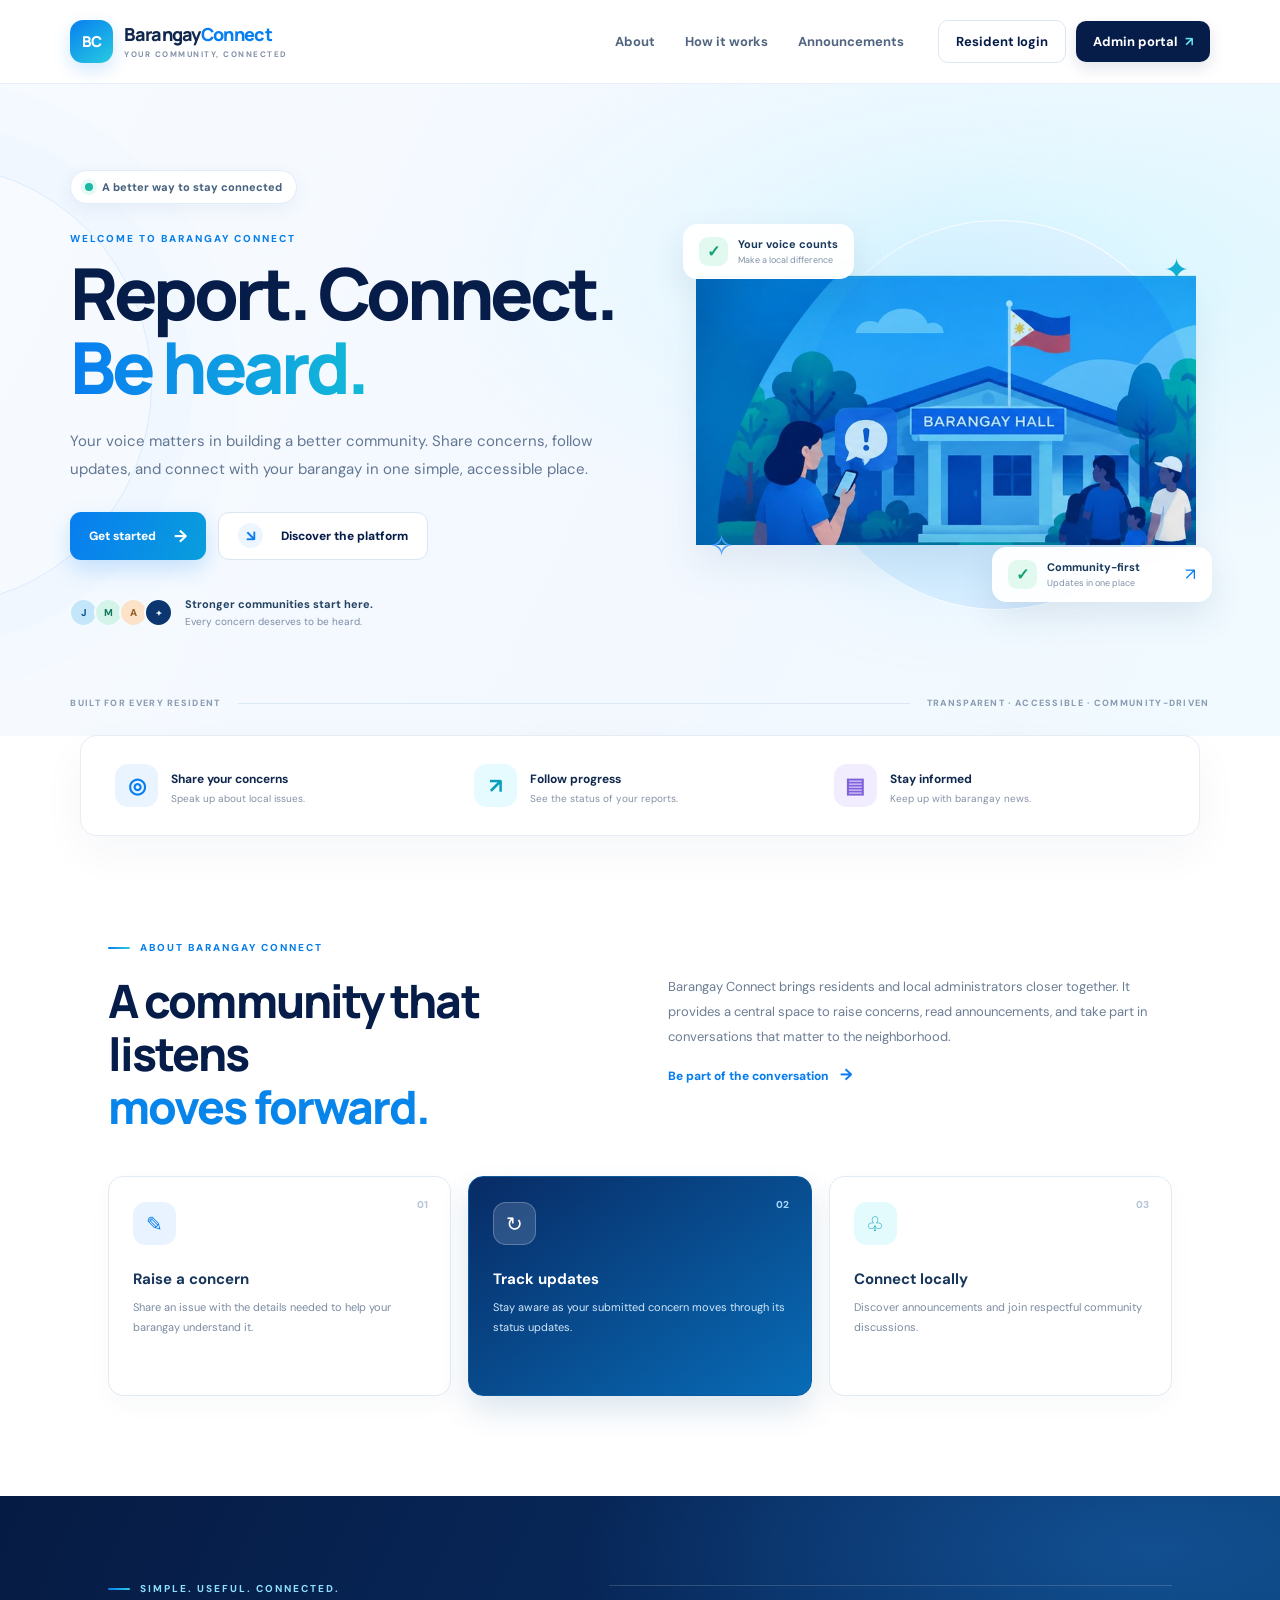
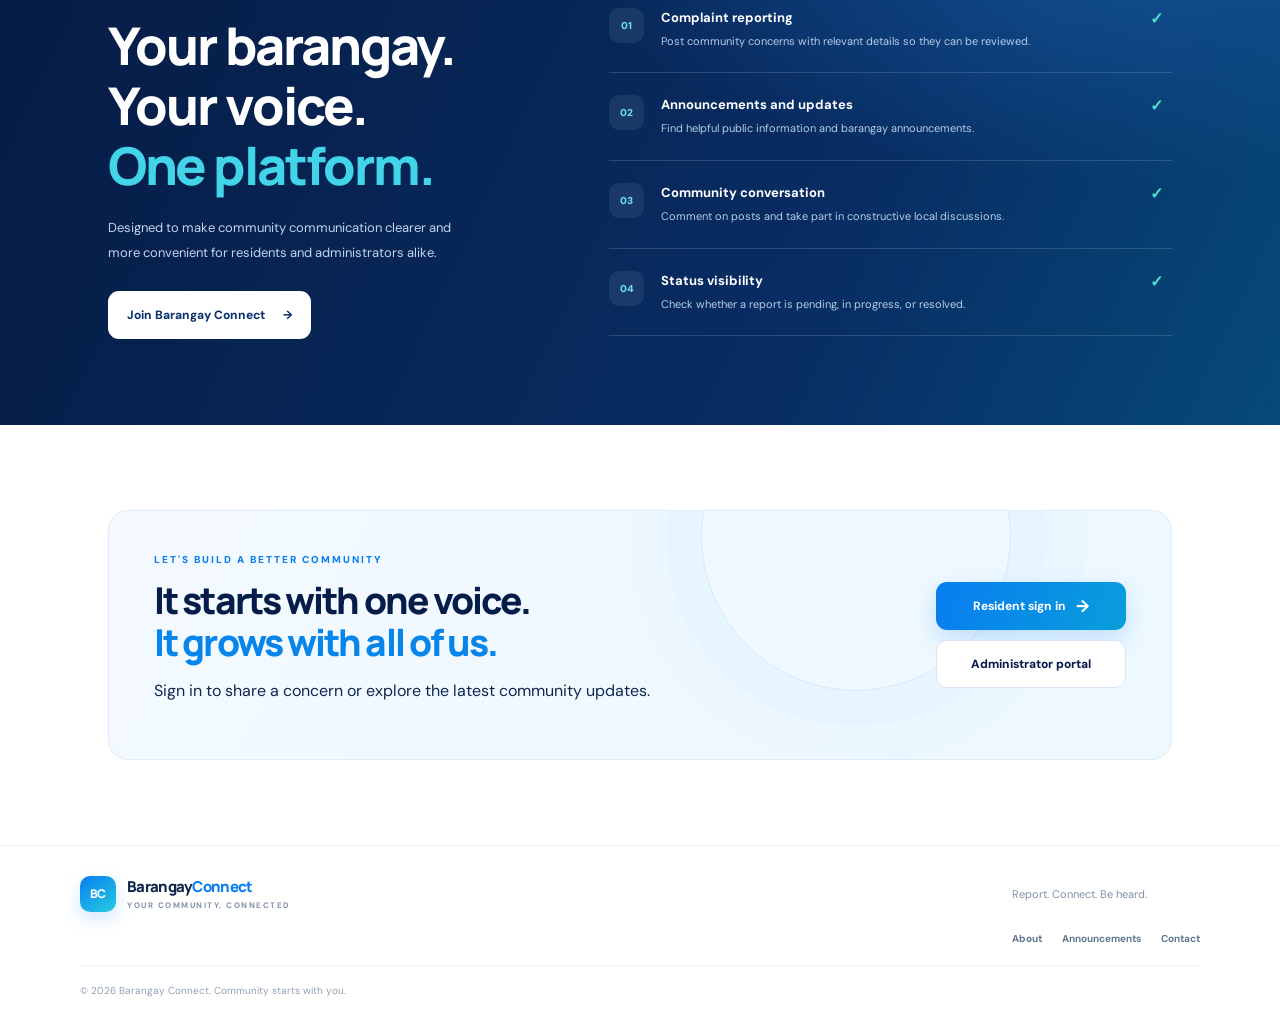
==== commit 019be034: "Fix sticky admin header and sidebar" ====
--- a/frontend/about.html
+++ b/frontend/about.html
@@ -1,4 +1,4 @@
-﻿<!DOCTYPE html>
+<!DOCTYPE html>
 <html lang="en">
 
 <head>
@@ -9,7 +9,7 @@
 
     <link rel="icon" href="favicon.ico" type="image/x-icon">
     <link rel="stylesheet" href="style.css">
-    <link rel="stylesheet" href="bc-redesign.css?v=sticky-admin-fix2">
+    <link rel="stylesheet" href="bc-redesign.css?v=sticky-final4">
     <link rel="preconnect" href="https://fonts.googleapis.com">
     <link rel="preconnect" href="https://fonts.gstatic.com" crossorigin>
     <link href="https://fonts.googleapis.com/css2?family=DM+Sans:wght@400;500;600;700;800&display=swap" rel="stylesheet">
@@ -94,6 +94,8 @@
                     <span>Announcements</span>
                 </a>
 
+                <a class="nav-item" href="notifications.html">🔔 <span>Notifications</span></a>
+
 
                 <a href="officials.html"
                    class="nav-link">
--- a/frontend/bc-redesign.css
+++ b/frontend/bc-redesign.css
@@ -597,78 +597,60 @@
 
 
 /* =========================================================
-   STICKY ADMIN HEADER + LEFT SIDEBAR
-   Desktop: keep both circled areas visible while scrolling.
-   Mobile: sticky header; sidebar remains usable in its own
-   scroll area. Uses existing common admin selectors.
+   FINAL FIX — ADMIN DASHBOARD STICKY HEADER + SIDEBAR
+   Targets the exact markup in admin-dashboard.html.
+   Changes positioning only; preserves the existing colors,
+   sizing, content, and visual styling.
 ========================================================= */
 
-/* Sticky header/background at the top */
-@media (min-width: 769px) {
-  body:has(.admin-sidebar) .topbar,
-  body:has(.admin-sidebar) .navbar,
-  body:has(.admin-sidebar) .admin-topbar,
-  body:has(.admin-sidebar) header.topbar,
-  body:has(.admin-sidebar) header {
+/* Sticky positioning can be broken when an ancestor clips overflow. */
+body.app-body {
+  overflow: visible !important;
+}
+body.app-body > .topbar {
+  position: -webkit-sticky !important;
+  position: sticky !important;
+  top: 0 !important;
+  z-index: 5000 !important;
+}
+body.app-body > .layout {
+  overflow: visible !important;
+  align-items: start !important;
+}
+
+/* Desktop/laptop: the sidebar remains visible while the page scrolls. */
+@media screen and (min-width: 769px) {
+  body.app-body > .layout > #mobileSidebar.sidebar {
+    position: -webkit-sticky !important;
+    position: sticky !important;
+    top: 110px !important;
+    align-self: start !important;
+    max-height: calc(100vh - 125px) !important;
+    overflow-x: hidden !important;
+    overflow-y: auto !important;
+    overscroll-behavior: contain !important;
+    z-index: 100 !important;
+  }
+}
+
+/* Phone: keep header at the top; sidebar behaves as an off-canvas drawer. */
+@media screen and (max-width: 768px) {
+  body.app-body > .topbar {
+    position: -webkit-sticky !important;
     position: sticky !important;
     top: 0 !important;
-    z-index: 1000 !important;
-    isolation: isolate;
-  }
-
-  /* Keep the circled left navigation panel alongside scrolling */
-  body:has(.admin-sidebar) .admin-sidebar,
-  body:has(.admin-sidebar) aside.admin-sidebar,
-  body:has(.admin-sidebar) .sidebar,
-  body:has(.admin-sidebar) .admin-sidebar-panel {
-    position: sticky !important;
-    top: 190px !important;
-    align-self: start !important;
-    height: calc(100vh - 205px) !important;
-    max-height: calc(100vh - 205px) !important;
+    z-index: 5000 !important;
+  }
+
+  body.app-body > .layout > #mobileSidebar.sidebar {
+    position: fixed !important;
+    top: 0 !important;
+    bottom: 0 !important;
+    height: 100vh !important;
+    height: 100dvh !important;
+    max-height: 100dvh !important;
+    overflow-x: hidden !important;
     overflow-y: auto !important;
-    overscroll-behavior: contain;
-    z-index: 900 !important;
-  }
-}
-
-/* Mobile-only: sticky header and a fixed-height, scrollable menu */
-@media (max-width: 768px) {
-  body:has(.admin-sidebar) .topbar,
-  body:has(.admin-sidebar) .navbar,
-  body:has(.admin-sidebar) .admin-topbar,
-  body:has(.admin-sidebar) header.topbar,
-  body:has(.admin-sidebar) header {
-    position: sticky !important;
-    top: 0 !important;
-    z-index: 1000 !important;
-    isolation: isolate;
-  }
-
-  body:has(.admin-sidebar) .admin-sidebar,
-  body:has(.admin-sidebar) aside.admin-sidebar,
-  body:has(.admin-sidebar) .sidebar,
-  body:has(.admin-sidebar) .admin-sidebar-panel {
-    position: sticky !important;
-    top: 90px !important;
-    align-self: start !important;
-    max-height: calc(100dvh - 100px) !important;
-    overflow-y: auto !important;
-    overscroll-behavior: contain;
-    z-index: 900 !important;
-  }
-}
-
-/* Fallback for admin layouts that use a generic side-nav class */
-@media (min-width: 769px) {
-  .admin-layout > aside,
-  .admin-layout > .sidebar,
-  .dashboard-layout > aside,
-  .dashboard-layout > .sidebar {
-    position: sticky !important;
-    top: 190px !important;
-    align-self: start !important;
-    max-height: calc(100vh - 205px) !important;
-    overflow-y: auto !important;
-  }
-}
+    z-index: 6000 !important;
+  }
+}
